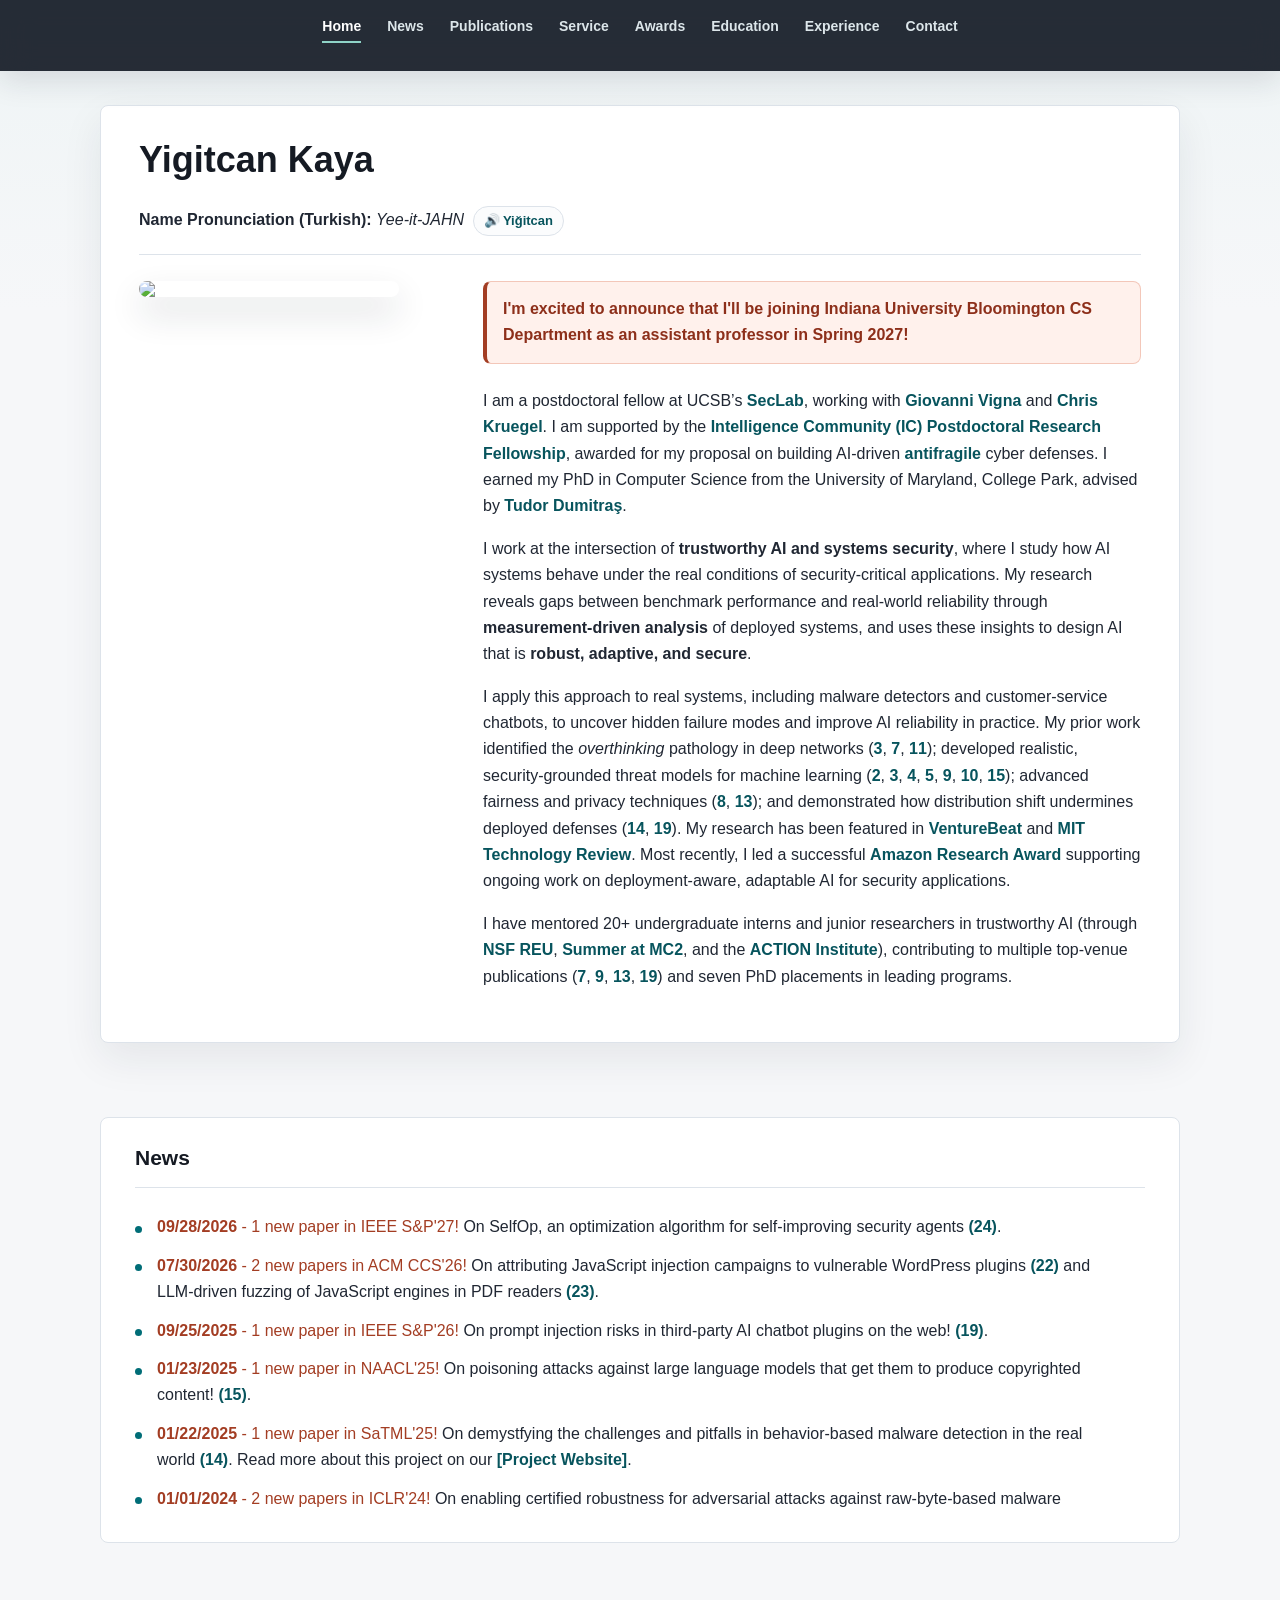
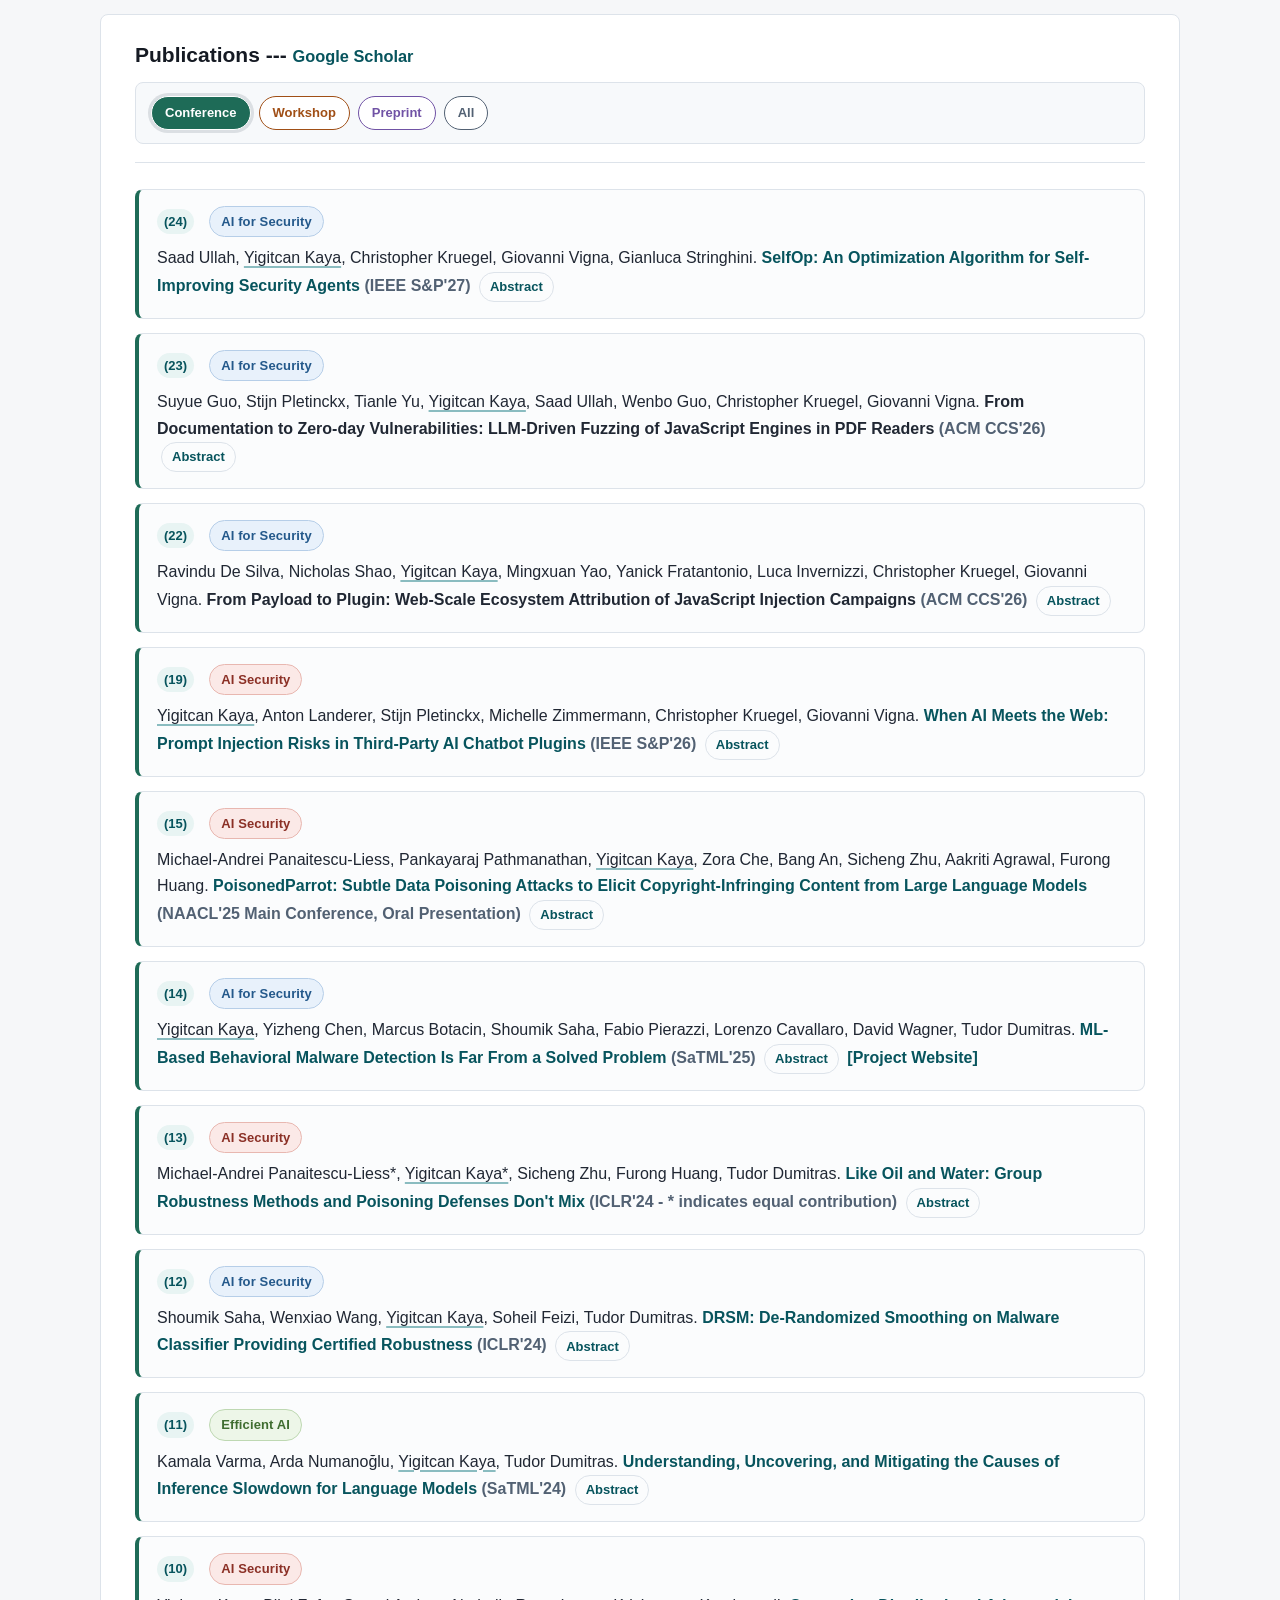
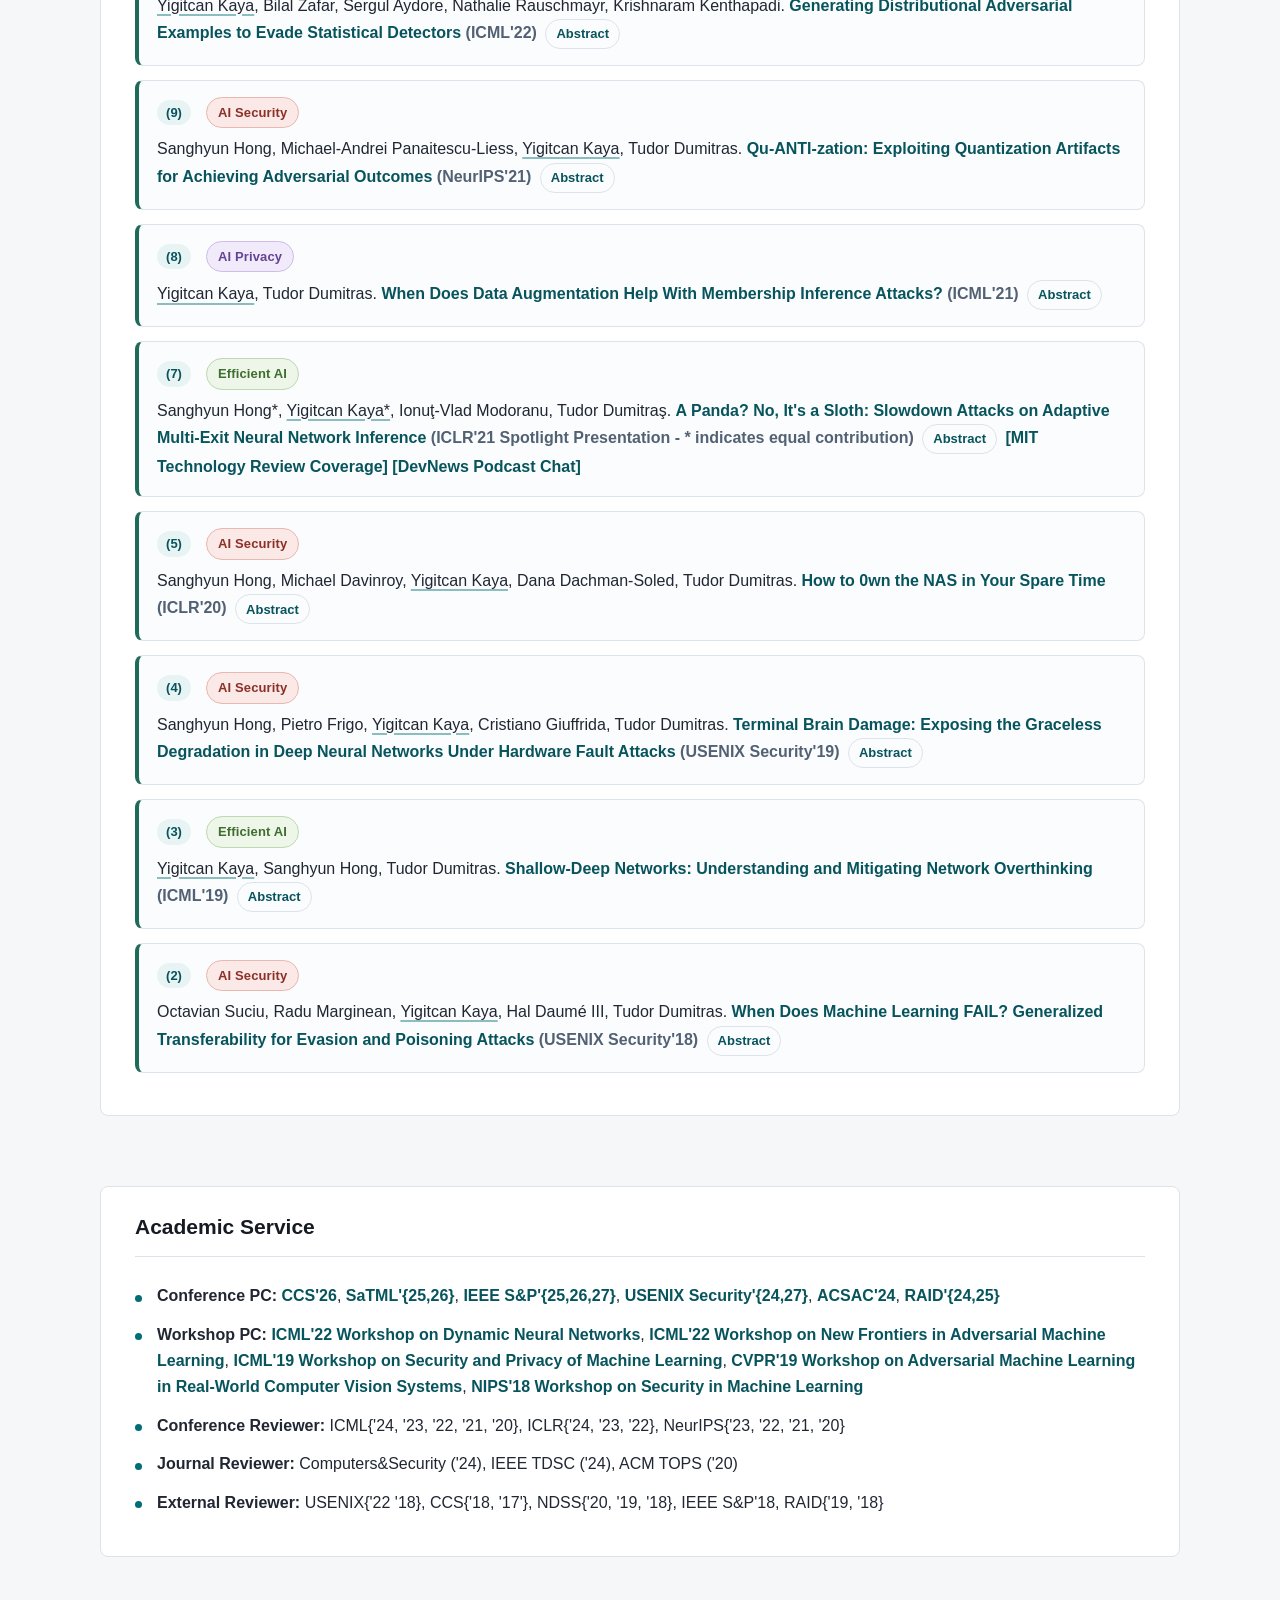
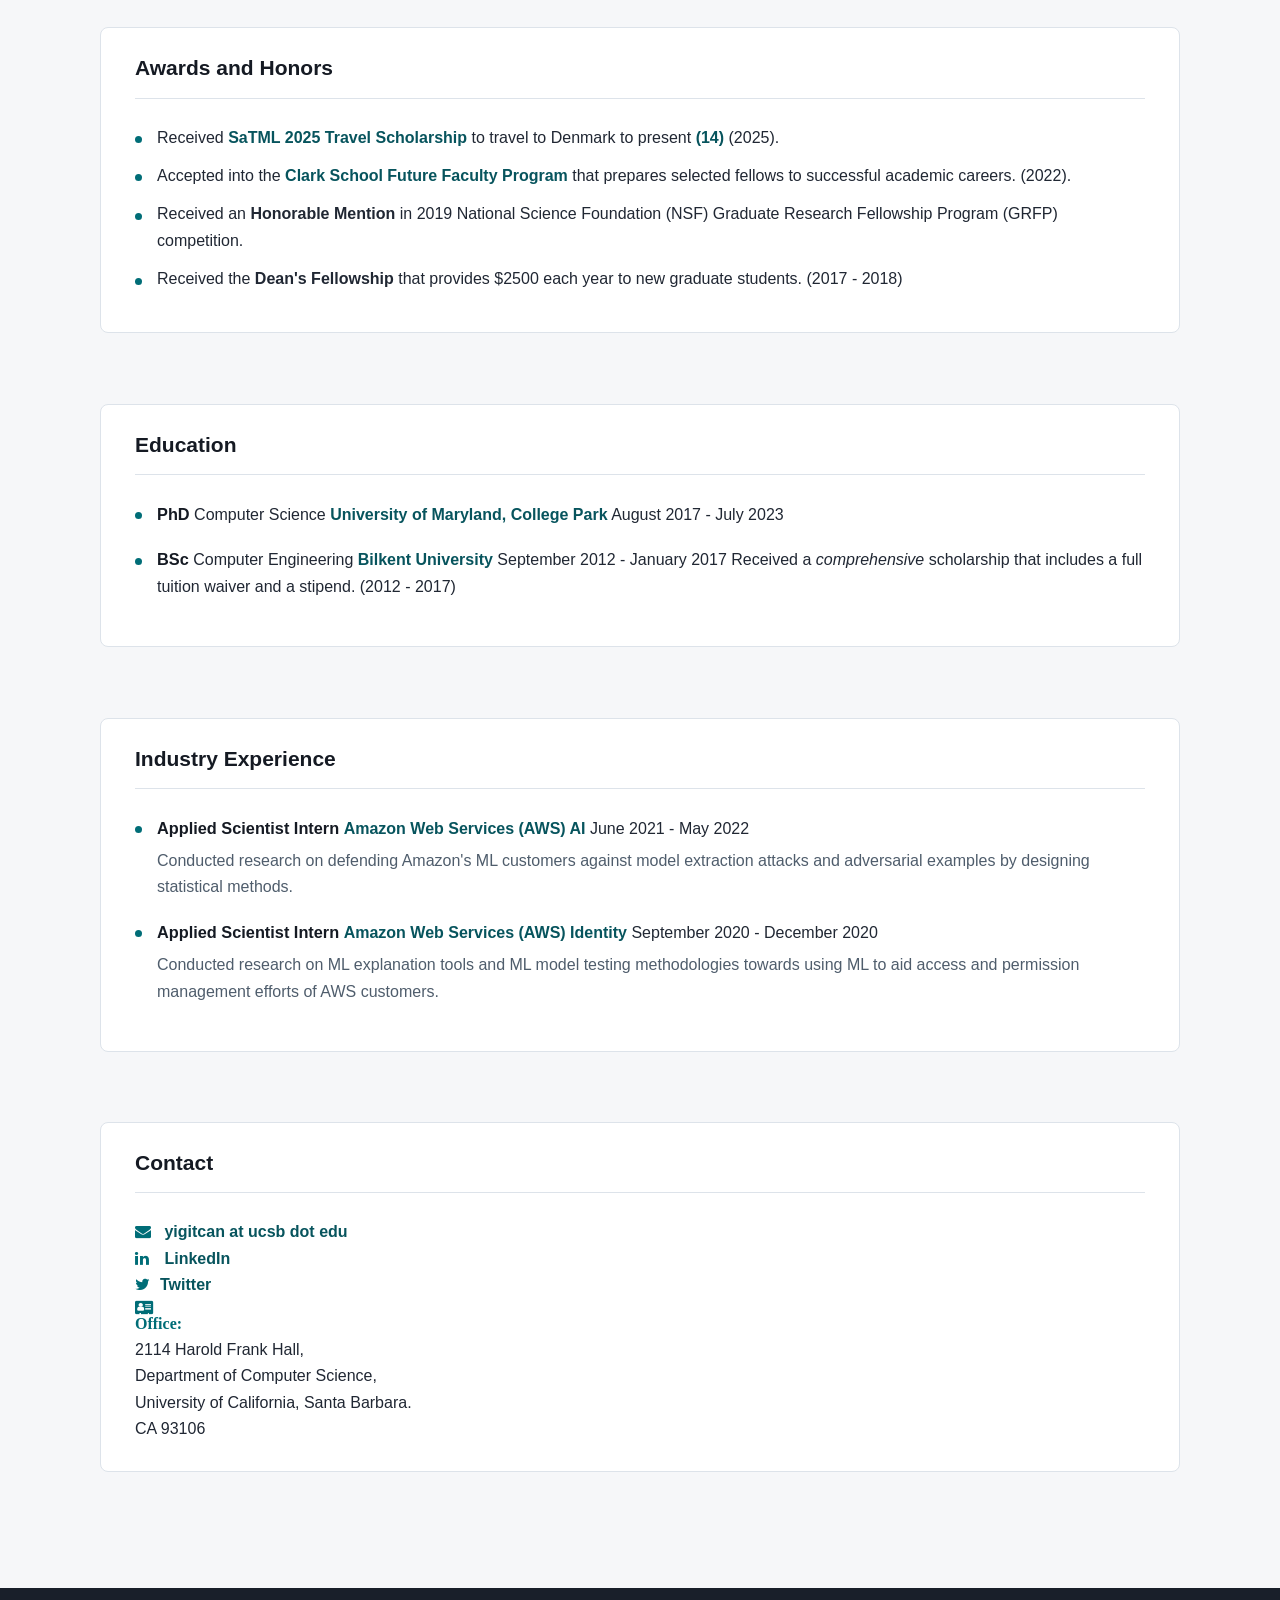
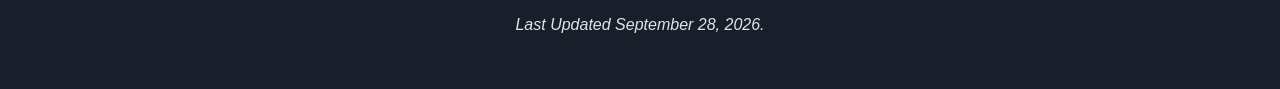
==== index.html @ 15ba76f4 "selfop added" ====
<!DOCTYPE html>
<html lang="en">

<head>
  <title>Yigitcan Kaya</title>
  <meta charset="utf-8">
  <meta name="viewport" content="width=device-width, initial-scale=1">
  <link rel="stylesheet" href="https://maxcdn.bootstrapcdn.com/bootstrap/3.3.7/css/bootstrap.min.css">
  <link rel="stylesheet" href="https://cdnjs.cloudflare.com/ajax/libs/font-awesome/4.7.0/css/font-awesome.min.css">
  <link rel="stylesheet" href="style.css">
  <script src="https://ajax.googleapis.com/ajax/libs/jquery/3.2.1/jquery.min.js"></script>
  <script src="https://maxcdn.bootstrapcdn.com/bootstrap/3.3.7/js/bootstrap.min.js"></script>
  <script src="publications-data.js" defer></script>
  <script src="publications.js" defer></script>
  <script>
    document.addEventListener('DOMContentLoaded', () => {
      const newsList = document.querySelector('[data-news-list]');
      if (newsList) {
        const recentNewsItems = Array.from(newsList.children)
          .filter((item) => item.matches('li[data-news-date]'))
          .sort((first, second) => second.dataset.newsDate.localeCompare(first.dataset.newsDate))
          .slice(0, 6);

        newsList.replaceChildren(...recentNewsItems);
      }

      document.querySelectorAll('.pronunciation-button').forEach((button) => {
        const audio = document.getElementById(button.dataset.audio);
        if (audio) audio.load();

        button.addEventListener('click', () => {
          if (!audio) return;

          const playFromStart = () => {
            audio.pause();
            audio.currentTime = 0;
            audio.play().catch(() => { });
          };

          if (audio.readyState >= HTMLMediaElement.HAVE_METADATA) {
            playFromStart();
          } else {
            audio.addEventListener('loadedmetadata', playFromStart, { once: true });
            audio.load();
          }
        });
      });
    });
  </script>

</head>


<body>

  <audio id="audio-yigitcan" preload="auto">
    <source src="assets/audio/yigitcan.m4a" type="audio/mpeg">
  </audio>






  <nav class="navbar navbar-inverse navbar-static-top site-nav">
    <div class="container">
      <ul class="nav navbar-nav">
        <li class="active"><a href="#">Home</a></li>
        <li><a href="#news">News</a></li>
        <li><a href="#publications">Publications</a></li>
        <li><a href="#service">Service</a></li>
        <li><a href="#awards">Awards</a></li>
        <li><a href="#education">Education</a></li>
        <li><a href="#experience">Experience</a></li>
        <li><a href="#contact">Contact</a></li>
      </ul>
    </div>
  </nav>

  <div class="container intro-section">
    <h2> Yigitcan Kaya </h2>
    <br>

    <strong>Name Pronunciation (Turkish):</strong> <i>Yee-it-JAHN</i>
    <button class="pronunciation-button" type="button" data-audio="audio-yigitcan"
      aria-label="Play pronunciation of Yiğitcan in Turkish">
      🔊 Yiğitcan
    </button>
    <br>

    <hr>
    <div class="row">
      <div class="col-xs-4 text-left">
        <img class="headshot" src="Headshot.jpg" width="100%" height="100%" />
      </div>

      <div class="col-xs-8 text-left">

        <!-- <div
          style="border: 2px solid #c00; background-color: #ffecec; padding: 12px; border-radius: 6px; text-align: center; font-size: 1.05em;">
          <strong style="color:#c00;">I'm now on the 2025–26 faculty job market</strong>
          <span> · </span>
          <a href="mailto:yigitcan@ucsb.edu">yigitcan@ucsb.edu</a>
          <br>
          <a href="/assets/docs/Kaya_Yigitcan_CV_Public.pdf">CV</a>
          · <a href="/assets/docs/Kaya_Yigitcan_RS_4pages.pdf">Research</a>
          · <a href="/assets/docs/Kaya_Yigitcan_TS_3pages.pdf">Teaching</a>
        </div>

        <br><br> -->

        <div class="announcement">
          <strong style="color:#c00;">I'm excited to announce that I'll be joining Indiana University Bloomington CS
            Department as an assistant professor in Spring 2027! </strong>
        </div>

        <!-- <a class="group-site-link" href="group/">
          Visit my research group website <span aria-hidden="true">→</span>
        </a>

        <br><br> -->


        <p>
          I am a postdoctoral fellow at UCSB’s <a href="https://seclab.cs.ucsb.edu/">SecLab</a>, working with
          <a href="https://sites.cs.ucsb.edu/~vigna/">Giovanni Vigna</a> and
          <a href="https://sites.cs.ucsb.edu/~chris/">Chris Kruegel</a>. I am supported by the
          <a href="https://orise.orau.gov/icpostdoc/">Intelligence Community (IC) Postdoctoral Research Fellowship</a>,
          awarded for my proposal on building AI-driven <a
            href="https://en.wikipedia.org/wiki/Antifragility">antifragile</a>
          cyber defenses. I earned my PhD in Computer Science from the University of Maryland, College Park, advised by
          <a href="http://www.umiacs.umd.edu/~tdumitra/">Tudor Dumitraş</a>.
        </p>

        <p>
          I work at the intersection of <strong>trustworthy AI and systems security</strong>, where I study how AI
          systems behave under the real conditions of security-critical applications. My research reveals gaps between
          benchmark performance and real-world reliability through <strong>measurement-driven analysis</strong> of
          deployed systems, and uses these insights to design AI that is <strong>robust, adaptive, and secure</strong>.
        </p>

        <p>
          I apply this approach to real systems, including malware detectors and customer-service chatbots, to uncover
          hidden failure modes and improve AI reliability in practice. My prior work identified the <i>overthinking</i>
          pathology in deep networks (<a href="#p3">3</a>, <a href="#p7">7</a>, <a href="#p11">11</a>); developed
          realistic, security-grounded threat models for machine learning (<a href="#p2">2</a>, <a href="#p3">3</a>, <a
            href="#p4">4</a>, <a href="#p5">5</a>, <a href="#p9">9</a>, <a href="#p10">10</a>, <a href="#p15">15</a>);
          advanced fairness and privacy techniques (<a href="#p8">8</a>, <a href="#p13">13</a>); and demonstrated how
          distribution shift undermines deployed defenses (<a href="#p14">14</a>, <a href="#p16">16</a>). My research
          has been featured in
          <a
            href="https://venturebeat.com/2021/06/06/machine-learning-security-needs-new-perspectives-and-incentives/">VentureBeat</a>
          and
          <a href="https://www.technologyreview.com/2021/05/06/1024654/ai-energy-hack-adversarial-attack/">MIT
            Technology Review</a>.
          Most recently, I led a successful
          <a href="https://www.amazon.science/research-awards/recipients/christopher-kruegel">Amazon Research Award</a>
          supporting ongoing work on deployment-aware, adaptable AI for security applications.
        </p>

        <p>
          I have mentored 20+ undergraduate interns and junior researchers in trustworthy AI (through
          <a href="https://www.nsf.gov/funding/initiatives/reu">NSF REU</a>,
          <a href="https://www.facebook.com/SummerAtMC2/">Summer at MC2</a>,
          and the <a href="https://action.ucsb.edu/">ACTION Institute</a>), contributing to multiple top-venue
          publications
          (<a href="#p7">7</a>, <a href="#p9">9</a>, <a href="#p13">13</a>, <a href="#p16">16</a>) and seven PhD
          placements in leading programs.
        </p>
      </div>
    </div>
  </div>

  <br>

  <a id="news"></a>
  <div class="container">
    <h4>News</h4>
    <hr>
    <ul class="news-list" data-news-list tabindex="0" aria-label="Six most recent news items">
      <li data-news-date="2026-09-28"> <span style="color:red;"><strong>09/28/2026</strong> - 1 new paper in IEEE S&amp;P'27! </span> On SelfOp, an optimization algorithm for self-improving security agents <strong><a href="#p24">(24)</a></strong>. </li>
      <li data-news-date="2026-07-30"> <span style="color:red;"><strong>07/30/2026</strong> - 2 new papers in ACM CCS'26! </span> On attributing
        JavaScript injection campaigns to vulnerable WordPress plugins <strong><a href="#p22">(22)</a></strong> and
        LLM-driven fuzzing of JavaScript engines in PDF readers <strong><a href="#p23">(23)</a></strong>. </li>
      <li data-news-date="2025-09-25"> <span style="color:red;"><strong>09/25/2025</strong> - 1 new paper in IEEE S&P'26! </span> On prompt
        injection risks in third-party AI chatbot plugins on the web! <strong><a href="#p16">(16)</a></strong>. </span>
      </li>
      <li data-news-date="2025-01-23"> <span style="color:red;"><strong>01/23/2025</strong> - 1 new paper in NAACL'25! </span> On poisoning attacks
        against large language models that get them to produce copyrighted content! <strong><a
            href="#p15">(15)</a></strong>. </span> </li>
      <li data-news-date="2025-01-22"> <span style="color:red;"><strong>01/22/2025</strong> - 1 new paper in SaTML'25! </span> On demystfying the
        challenges and pitfalls in behavior-based malware detection in the real world <strong><a
            href="#p14">(14)</a></strong>. Read more about this project on our </a><a
          href="https://malwaredetectioninthewild.github.io/"><strong>[Project Website]</strong></a>.</span> </li>
      <li data-news-date="2024-01-01"> <span style="color:red;"><strong>01/01/2024</strong> - 2 new papers in ICLR'24!</span> On enabling certified
        robustness for adversarial attacks against raw-byte-based malware detectors <strong><a
            href="#p12">(12)</a></strong> and studying the tensions between group robustness and resilience against
        poisoning attacks <strong><a href="#p13">(13)</a></strong>. </li>
    </ul>
  </div>

  <br>

  <a id="publications"></a>
  <div class="container">
    <h4> Publications --- <a href="https://scholar.google.com/citations?user=tPiXuV0AAAAJ">Google Scholar</a></h4>
    <div class="publication-filter" aria-label="Filter publications by venue; Conference is selected by default">
      <div class="publication-filter__options" role="group" aria-label="Venue type">
        <button class="publication-filter__button venue-conference is-active" type="button"
          data-venue-filter="Conference" aria-pressed="true">Conference</button>
        <button class="publication-filter__button venue-workshop" type="button" data-venue-filter="Workshop"
          aria-pressed="false">Workshop</button>
        <button class="publication-filter__button venue-preprint" type="button" data-venue-filter="Preprint"
          aria-pressed="false">Preprint</button>
        <button class="publication-filter__button venue-all" type="button" data-venue-filter="All"
          aria-pressed="false">All</button>
      </div>
    </div>
    <hr>
    <ul id="publication-list">
      <li class="loading-publications">Loading publications...</li>
    </ul>
  </div>

  <br>

  <a id="service"></a>
  <div class="container">
    <h4> Academic Service </h4>
    <hr>
    <ul>
      <li><b>Conference PC:</b> <a href="https://www.sigsac.org/ccs/CCS2026/"
          target="_blank"><strong>CCS'26</strong></a>, <a href="https://satml.org"
          target="_blank"><strong>SaTML'{25,26}</strong></a>, <a href="https://sp2027.ieee-security.org"
          target="_blank"><strong>IEEE S&P'{25,26,27}</strong></a>, <a
          href="https://www.usenix.org/conference/usenixsecurity27" target="_blank"><strong>USENIX
            Security'{24,27}</strong></a>, <a href="https://www.acsac.org/"
          target="_blank"><strong>ACSAC'24</strong></a>, <a href="https://raid2025.github.io/"
          target="_blank"><strong>RAID'{24,25}</strong></a> </li>
      <li><b>Workshop PC:</b> <a href="https://dynn-icml2022.github.io/" target="_blank"><strong>ICML'22 Workshop on
            Dynamic Neural Networks</strong></a>, <a href="https://advml-frontier.github.io/"
          target="_blank"><strong>ICML'22 Workshop on New Frontiers in Adversarial Machine Learning</strong></a>, <a
          href="https://icml2019workshop.github.io/" target="_blank"><strong>ICML'19 Workshop on Security and Privacy of
            Machine Learning</strong></a>, <a href="https://amlcvpr2019.github.io/" target="_blank"><strong>CVPR'19
            Workshop on Adversarial Machine Learning in Real-World Computer Vision Systems</strong></a>, <a
          href="https://secml2018.github.io/" target="_blank"><strong>NIPS'18 Workshop on Security in Machine
            Learning</strong></a></li>
      <li><b>Conference Reviewer:</b> ICML{'24, '23, '22, '21, '20}, ICLR{'24, '23, '22}, NeurIPS{'23, '22, '21, '20}
      </li>
      <li><b>Journal Reviewer:</b> Computers&Security ('24), IEEE TDSC ('24), ACM TOPS ('20) </li>
      <li><b>External Reviewer:</b> USENIX{'22 '18}, CCS{'18, '17'}, NDSS{'20, '19, '18}, IEEE S&amp;P'18, RAID{'19,
        '18}</li>
    </ul>
  </div>

  <br>

  <a id="awards"></a>
  <div class="container">
    <h4> Awards and Honors </h4>
    <hr>

    <ul>
      <li> Received <a href="  https://satml.org/scholarships" target="_blank"> <strong>SaTML 2025 Travel
            Scholarship</strong></a> to travel to Denmark to present <strong><a href="#p14">(14)</a></strong> (2025).
      </li>

      <li> Accepted into the <a href="https://eng.umd.edu/future-faculty-program" target="_blank"> <strong>Clark School
            Future Faculty Program</strong></a> that prepares selected fellows to successful academic careers. (2022).
      </li>

      <li> Received an <strong>Honorable Mention</strong> in 2019 National Science Foundation (NSF) Graduate Research
        Fellowship Program (GRFP) competition.
      </li>

      <li> Received the <strong> Dean's Fellowship </strong> that provides $2500 each year to new graduate students.
        (2017 - 2018)
      </li>

    </ul>
  </div>
  <br>




  <a id="education"></a>
  <div class="container">
    <h4> Education </h4>
    <hr>
    <ul>
      <li>
        <strong>PhD</strong><br>
        Computer Science<br>
        <a href="https://umd.edu/" target="_blank">University of Maryland, College Park</a><br>
        August 2017 - July 2023
      </li>
      <li>
        <strong>BSc</strong><br>
        Computer Engineering <br>
        <a href="http://w3.bilkent.edu.tr/bilkent/" target="_blank">Bilkent University</a><br>
        September 2012 - January 2017<br>
        Received a <em> comprehensive </em> scholarship that includes a full tuition waiver and a stipend. (2012 - 2017)
      </li>
    </ul>
  </div>
  <br>

  <a id="experience"></a>
  <div class="container">
    <h4> Industry Experience </h4>
    <hr>
    <ul>

      <li>
        <strong>Applied Scientist Intern</strong><br>
        <a href="https://aws.amazon.com/ai/" target="_blank">Amazon Web Services (AWS) AI</a> <br>
        June 2021 - May 2022<br>
        <em> Conducted research on defending Amazon's ML customers against model extraction attacks and adversarial
          examples by designing statistical methods. </em>
      </li>

      <li>
        <strong>Applied Scientist Intern</strong><br>
        <a href="https://aws.amazon.com/identity/" target="_blank">Amazon Web Services (AWS) Identity</a> <br>
        September 2020 - December 2020<br>
        <em> Conducted research on ML explanation tools and ML model testing methodologies towards using ML to aid
          access
          and permission management efforts of AWS customers. </em>
      </li>

    </ul>
  </div>
  <br>

  <a id="contact"></a>
  <div class="container">
    <h4> Contact </h4>
    <hr>
    <i class="fa fa-envelope" aria-hidden="true" style="font-size:16px"></i><a href="mailto: yigitcan@ucsb.edu">
      <span class="contact-text"> yigitcan at ucsb dot edu</span>
    </a><br>
    <i class="fa fa-linkedin" aria-hidden="true" style="font-size:16px"></i> <a
      href="https://www.linkedin.com/in/yigitcankaya/" target="_blank">LinkedIn</a><br>
    <i class="fa fa-twitter" aria-hidden="true" style="font-size:16px"></i><a href="https://twitter.com/YigitcanKaya1"
      target="_blank">Twitter</a><br>

    <i class="fa fa-address-card" aria-hidden="true" style="font-size:16px"> <strong>Office:</strong></i><br>

    2114 Harold Frank Hall,<br>
    Department of Computer Science,<br>
    University of California, Santa Barbara.<br>
    CA 93106

  </div>
  <br><br>

  <footer class="container-fluid text-center">
    <p><em>Last Updated September 28, 2026.</em></p>
    <br>
  </footer>

</body>

</html>
---- style.css ----
:root {
  --page: #f6f7f9;
  --surface: #ffffff;
  --surface-soft: #fbfcfd;
  --ink: #202733;
  --muted: #667085;
  --line: #dde3ea;
  --accent: #006d77;
  --accent-dark: #07545d;
  --accent-soft: #e8f4f3;
  --warm: #a33d23;
  --warm-soft: #fff1ec;
  --shadow: 0 16px 40px rgba(24, 35, 51, 0.08);
}

* {
  box-sizing: border-box;
}

html {
  scroll-behavior: smooth;
}

body {
  margin: 0;
  padding-top: 0;
  background:
    linear-gradient(180deg, #eef4f5 0, var(--page) 310px),
    var(--page);
  color: var(--ink);
  font-family: -apple-system, BlinkMacSystemFont, "Segoe UI", Roboto, "Helvetica Neue", Arial, sans-serif;
  font-size: 16px;
  line-height: 1.65;
}

a {
  color: var(--accent-dark);
  font-weight: 600;
  text-decoration: none;
  text-underline-offset: 0.18em;
}

a:hover,
a:focus {
  color: var(--warm);
  text-decoration: underline;
}

.container {
  max-width: 1080px;
}

.site-nav {
  position: sticky;
  top: 0;
  z-index: 1000;
  min-height: 0;
  margin-bottom: 0;
  border: 0;
  border-radius: 0;
  background: rgba(25, 31, 42, 0.94);
  box-shadow: 0 10px 30px rgba(24, 35, 51, 0.12);
  backdrop-filter: blur(14px);
}

.site-nav .container {
  display: flex;
  justify-content: center;
}

.site-nav .navbar-nav {
  display: flex;
  flex-wrap: wrap;
  justify-content: center;
  float: none;
  margin: 0;
}

.site-nav .navbar-nav > li {
  float: none;
}

.site-nav .navbar-nav > li > a {
  padding: 16px 13px;
  color: #dce6ea;
  font-size: 14px;
  font-weight: 650;
  letter-spacing: 0;
}

.site-nav .navbar-nav > .active > a,
.site-nav .navbar-nav > .active > a:hover,
.site-nav .navbar-nav > li > a:hover,
.site-nav .navbar-nav > li > a:focus {
  color: #ffffff;
  background: transparent;
}

.site-nav .navbar-nav > .active > a::after,
.site-nav .navbar-nav > li > a:hover::after,
.site-nav .navbar-nav > li > a:focus::after {
  transform: scaleX(1);
}

.site-nav .navbar-nav > li > a::after {
  display: block;
  height: 2px;
  margin-top: 5px;
  background: #8fd3c7;
  content: "";
  transform: scaleX(0);
  transform-origin: center;
  transition: transform 160ms ease;
}

.intro-section {
  margin-top: 34px;
  margin-bottom: 26px;
  padding: 34px 38px 36px;
  background: var(--surface);
  border: 1px solid var(--line);
  border-radius: 8px;
  box-shadow: var(--shadow);
}

.intro-section h2 {
  margin: 0;
  color: #151a23;
  font-size: 36px;
  font-weight: 760;
  letter-spacing: 0;
}

hr {
  margin: 18px 0 26px;
  border: 0;
  border-top: 1px solid var(--line);
}

.headshot {
  display: block;
  width: 100%;
  height: auto;
  max-width: 260px;
  border-radius: 8px;
  box-shadow: 0 16px 34px rgba(24, 35, 51, 0.16);
}

.announcement {
  margin-bottom: 24px;
  padding: 14px 16px;
  background: var(--warm-soft);
  border: 1px solid #f3c7b9;
  border-left: 4px solid var(--warm);
  border-radius: 8px;
  color: #6f2515;
  text-align: left;
}

.announcement strong {
  color: #8d2f1a !important;
}

.group-site-link {
  display: inline-flex;
  min-height: 42px;
  align-items: center;
  gap: 10px;
  padding: 8px 14px;
  border: 1px solid var(--accent);
  border-radius: 7px;
  background: var(--accent-soft);
  color: var(--accent-dark);
  font-weight: 750;
}

.group-site-link:hover,
.group-site-link:focus {
  background: var(--accent);
  color: #fff;
  text-decoration: none;
}

.group-site-link span {
  font-size: 1.15em;
}

p {
  margin: 0 0 16px;
}

strong {
  font-weight: 720;
}

u {
  text-decoration-color: rgba(0, 109, 119, 0.45);
  text-decoration-thickness: 2px;
  text-underline-offset: 0.16em;
}

.pronunciation-button,
.btn {
  display: inline-flex;
  align-items: center;
  min-height: 30px;
  margin: 0 4px;
  padding: 5px 10px;
  border: 1px solid var(--line);
  border-radius: 999px;
  background: var(--surface-soft);
  color: var(--accent-dark);
  font-size: 13px;
  font-weight: 700;
  line-height: 1.2;
  vertical-align: middle;
  box-shadow: none;
  transition: background-color 160ms ease, border-color 160ms ease, color 160ms ease, transform 160ms ease;
}

.pronunciation-button:hover,
.pronunciation-button:focus,
.btn:hover,
.btn:focus {
  background: var(--accent-soft);
  border-color: #9acdc7;
  color: var(--accent-dark);
  text-decoration: none;
  transform: translateY(-1px);
}

body > .container:not(.intro-section) {
  margin-top: 22px;
  margin-bottom: 22px;
  padding: 28px 34px;
  background: var(--surface);
  border: 1px solid var(--line);
  border-radius: 8px;
}

body > a[id] {
  display: block;
  position: relative;
  top: -68px;
  visibility: hidden;
}

h4 {
  margin: 0;
  color: #151a23;
  font-size: 21px;
  font-weight: 760;
  letter-spacing: 0;
}

h4 a {
  font-size: 0.78em;
  font-weight: 700;
}

ul {
  padding-left: 0;
  list-style: none;
}

li {
  margin-bottom: 12px;
}

li > br,
ul > br {
  display: none;
}

#news + .container li,
#service + .container li,
#awards + .container li,
#education + .container li,
#experience + .container li {
  position: relative;
  padding-left: 22px;
}

#news + .container .news-list {
  max-height: 300px;
  margin-bottom: 0;
  padding-right: 16px;
  overflow-y: auto;
  overscroll-behavior: contain;
  scrollbar-gutter: stable;
}

#news + .container .news-list:focus-visible {
  outline: 2px solid var(--accent);
  outline-offset: 6px;
}

#news + .container li::before,
#service + .container li::before,
#awards + .container li::before,
#education + .container li::before,
#experience + .container li::before {
  position: absolute;
  top: 0.72em;
  left: 0;
  width: 7px;
  height: 7px;
  border-radius: 50%;
  background: var(--accent);
  content: "";
}

#news + .container span[style*="color:red"] {
  color: var(--warm) !important;
}

.publication-filter {
  display: flex;
  flex-wrap: wrap;
  align-items: center;
  gap: 10px 14px;
  margin-top: 16px;
  padding: 13px 15px;
  background: #f7f9fb;
  border: 1px solid var(--line);
  border-radius: 8px;
}

.publication-filter__options {
  display: flex;
  flex-wrap: wrap;
  gap: 8px;
}

.publication-filter__button {
  min-height: 34px;
  padding: 6px 13px;
  border: 1px solid currentColor;
  border-radius: 999px;
  background: var(--surface);
  font-size: 13px;
  font-weight: 750;
  line-height: 1.2;
  transition: color 160ms ease, background-color 160ms ease, box-shadow 160ms ease, transform 160ms ease;
}

.publication-filter__button:hover,
.publication-filter__button:focus {
  transform: translateY(-1px);
  box-shadow: 0 5px 12px rgba(24, 35, 51, 0.1);
}

.publication-filter__button.venue-conference {
  color: #1e6b57;
}

.publication-filter__button.venue-conference.is-active {
  background: #1e6b57;
}

.publication-filter__button.venue-workshop {
  color: #a04f16;
}

.publication-filter__button.venue-workshop.is-active {
  background: #a04f16;
}

.publication-filter__button.venue-preprint {
  color: #7052a5;
}

.publication-filter__button.venue-preprint.is-active {
  background: #7052a5;
}

.publication-filter__button.venue-all {
  color: #526173;
}

.publication-filter__button.venue-all.is-active {
  background: #526173;
}

.publication-filter__button.is-active {
  color: #fff;
  box-shadow: 0 0 0 3px rgba(20, 35, 50, 0.12);
}

#publications + .container > ul > li {
  margin: 0 0 14px;
  padding: 16px 18px;
  scroll-margin-top: 72px;
  background: var(--surface-soft);
  border: 1px solid var(--line);
  border-left: 4px solid var(--accent);
  border-radius: 8px;
}

#publications + .container > ul > li:hover {
  box-shadow: 0 10px 24px rgba(24, 35, 51, 0.06);
}

#publications + .container > ul > li.venue-conference {
  border-left-color: #1e6b57;
}

#publications + .container > ul > li.venue-workshop {
  border-left-color: #a04f16;
}

#publications + .container > ul > li.venue-preprint {
  border-left-color: #7052a5;
}

#publications + .container > ul > li.loading-publications {
  border-left-color: var(--line);
  color: var(--muted);
}

.publication-entry__header {
  display: flex;
  align-items: center;
  gap: 9px;
  margin-bottom: 8px;
}

.publication-number {
  display: inline-flex;
  align-items: center;
  justify-content: center;
  min-width: 34px;
  margin-right: 6px;
  padding: 2px 7px;
  border-radius: 999px;
  background: var(--accent-soft);
  color: var(--accent-dark);
  font-size: 13px;
}

.publication-keyword {
  display: inline-flex;
  align-items: center;
  min-height: 28px;
  padding: 4px 11px;
  border: 1px solid transparent;
  border-radius: 999px;
  font-size: 13px;
  font-weight: 800;
  letter-spacing: 0.01em;
}

.publication-keyword.keyword-ai-security {
  background: #fbe9e7;
  border-color: #e8b7b0;
  color: #8b3026;
}

.publication-keyword.keyword-ai-for-security {
  background: #e8f1fb;
  border-color: #b6cee8;
  color: #24598b;
}

.publication-keyword.keyword-ai-privacy {
  background: #f1eafb;
  border-color: #cfbce7;
  color: #654393;
}

.publication-keyword.keyword-efficient-ai {
  background: #edf6e8;
  border-color: #bed8b2;
  color: #3f6d30;
}

.publication-venue {
  color: #526173;
  font-weight: 650;
}

.collapse {
  margin-top: 12px;
  padding: 14px 16px;
  background: #f2f6f7;
  border-left: 3px solid #b7d6d1;
  border-radius: 6px;
  color: #41505f;
}

.collapse em {
  font-style: normal;
}

#contact + .container .fa {
  width: 25px;
  color: var(--accent);
}

.contact-text {
  color: var(--accent-dark);
}

#education + .container li,
#experience + .container li {
  margin-bottom: 18px;
}

#education + .container li strong,
#experience + .container li strong {
  color: #151a23;
  font-size: 1.02em;
}

#experience + .container li em {
  display: block;
  margin-top: 6px;
  color: #4f5d6c;
  font-style: normal;
}

footer {
  margin-top: 42px;
  padding: 24px 15px;
  background: #191f2a;
  color: #dce6ea;
}

footer p {
  margin: 0;
}

.row.content {
  height: 450px;
}

.sidenav {
  height: 100%;
  padding-top: 20px;
  background-color: #f1f1f1;
}

@media screen and (max-width: 767px) {
  body {
    font-size: 15px;
  }

  .site-nav {
    position: static;
  }

  #publications + .container > ul > li {
    scroll-margin-top: 16px;
  }

  .site-nav .container {
    display: block;
    padding: 0;
  }

  .site-nav .navbar-nav {
    display: grid;
    grid-template-columns: repeat(2, minmax(0, 1fr));
    width: 100%;
  }

  .site-nav .navbar-nav > li > a {
    padding: 12px 10px;
    text-align: center;
  }

  .intro-section,
  body > .container:not(.intro-section) {
    margin-top: 16px;
    margin-bottom: 16px;
    padding: 22px 18px;
    border-radius: 0;
    border-left: 0;
    border-right: 0;
  }

  .intro-section h2 {
    font-size: 30px;
  }

  .intro-section .col-xs-4,
  .intro-section .col-xs-8 {
    width: 100%;
    float: none;
  }

  .headshot {
    max-width: 190px;
    margin: 0 0 20px;
  }

  #publications + .container > ul > li {
    padding: 14px;
  }

  .row.content {
    height: auto;
  }

  .sidenav {
    height: auto;
    padding: 15px;
  }
}
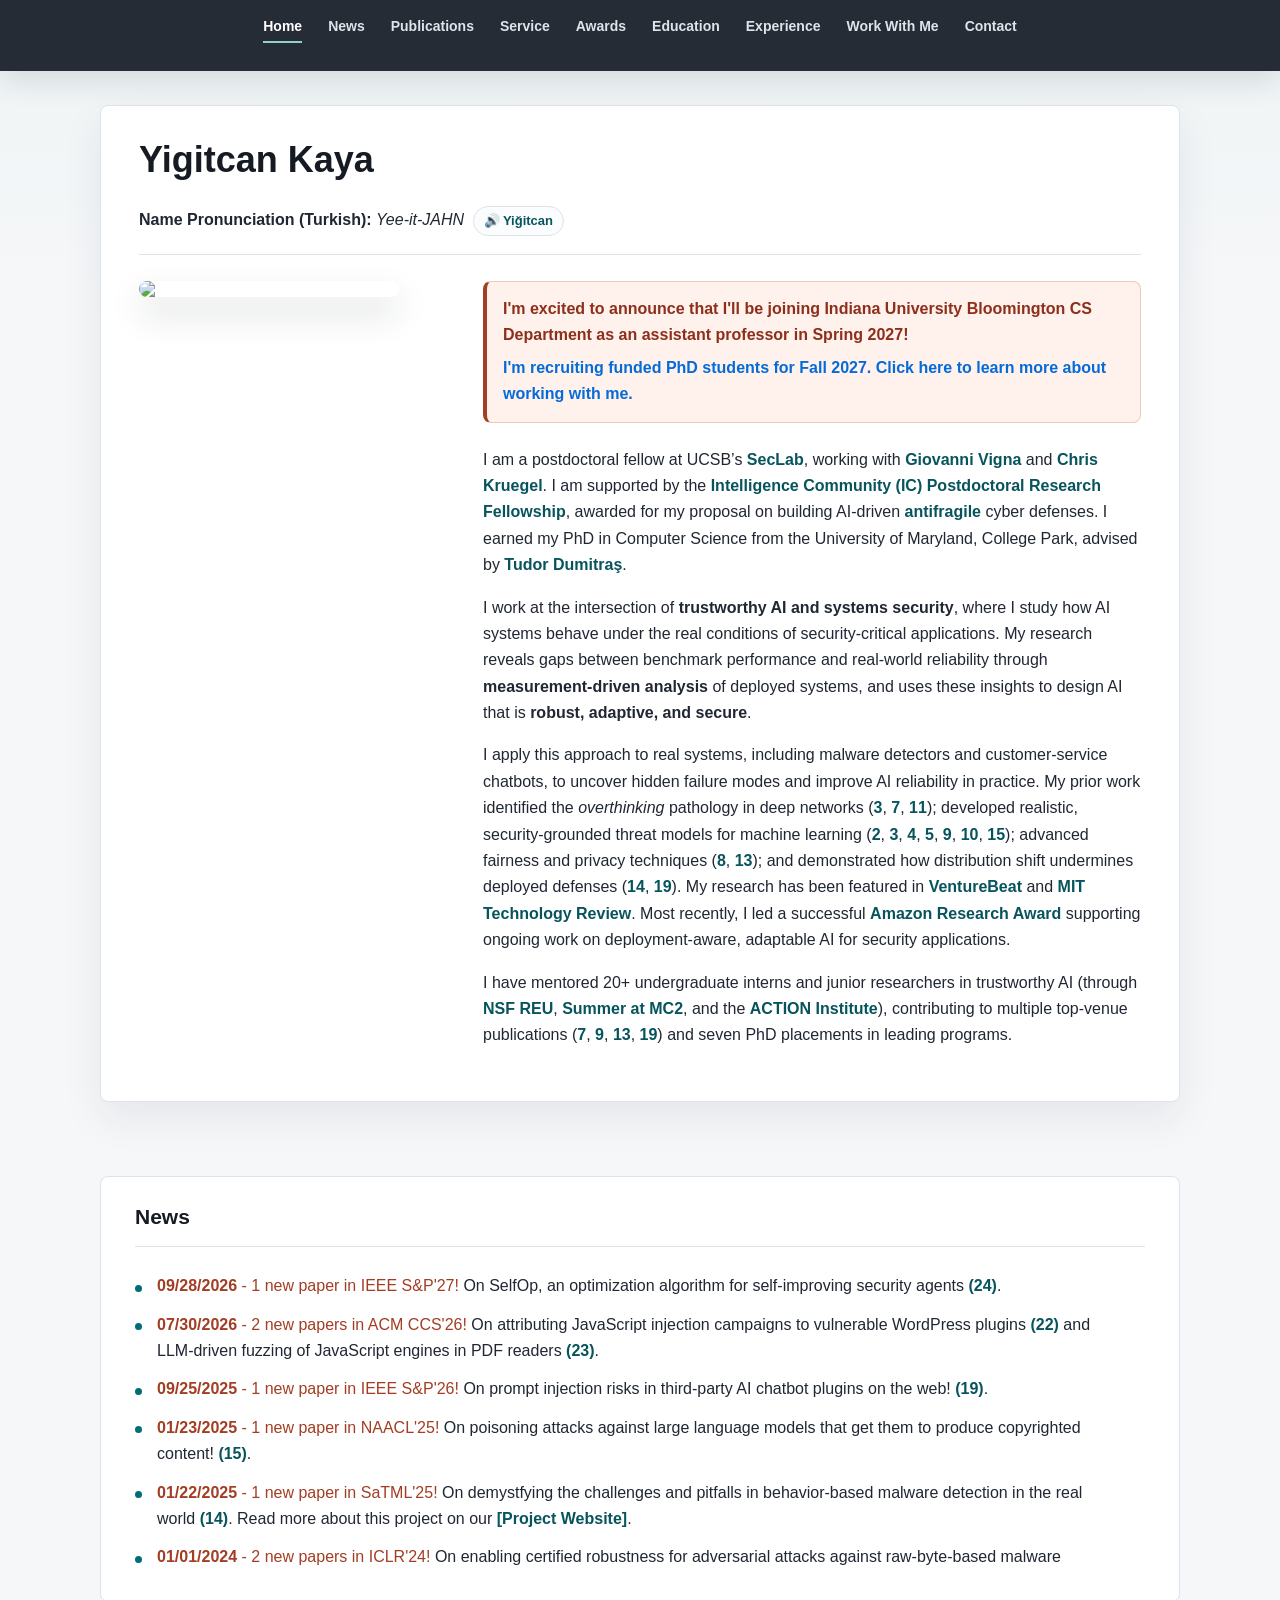
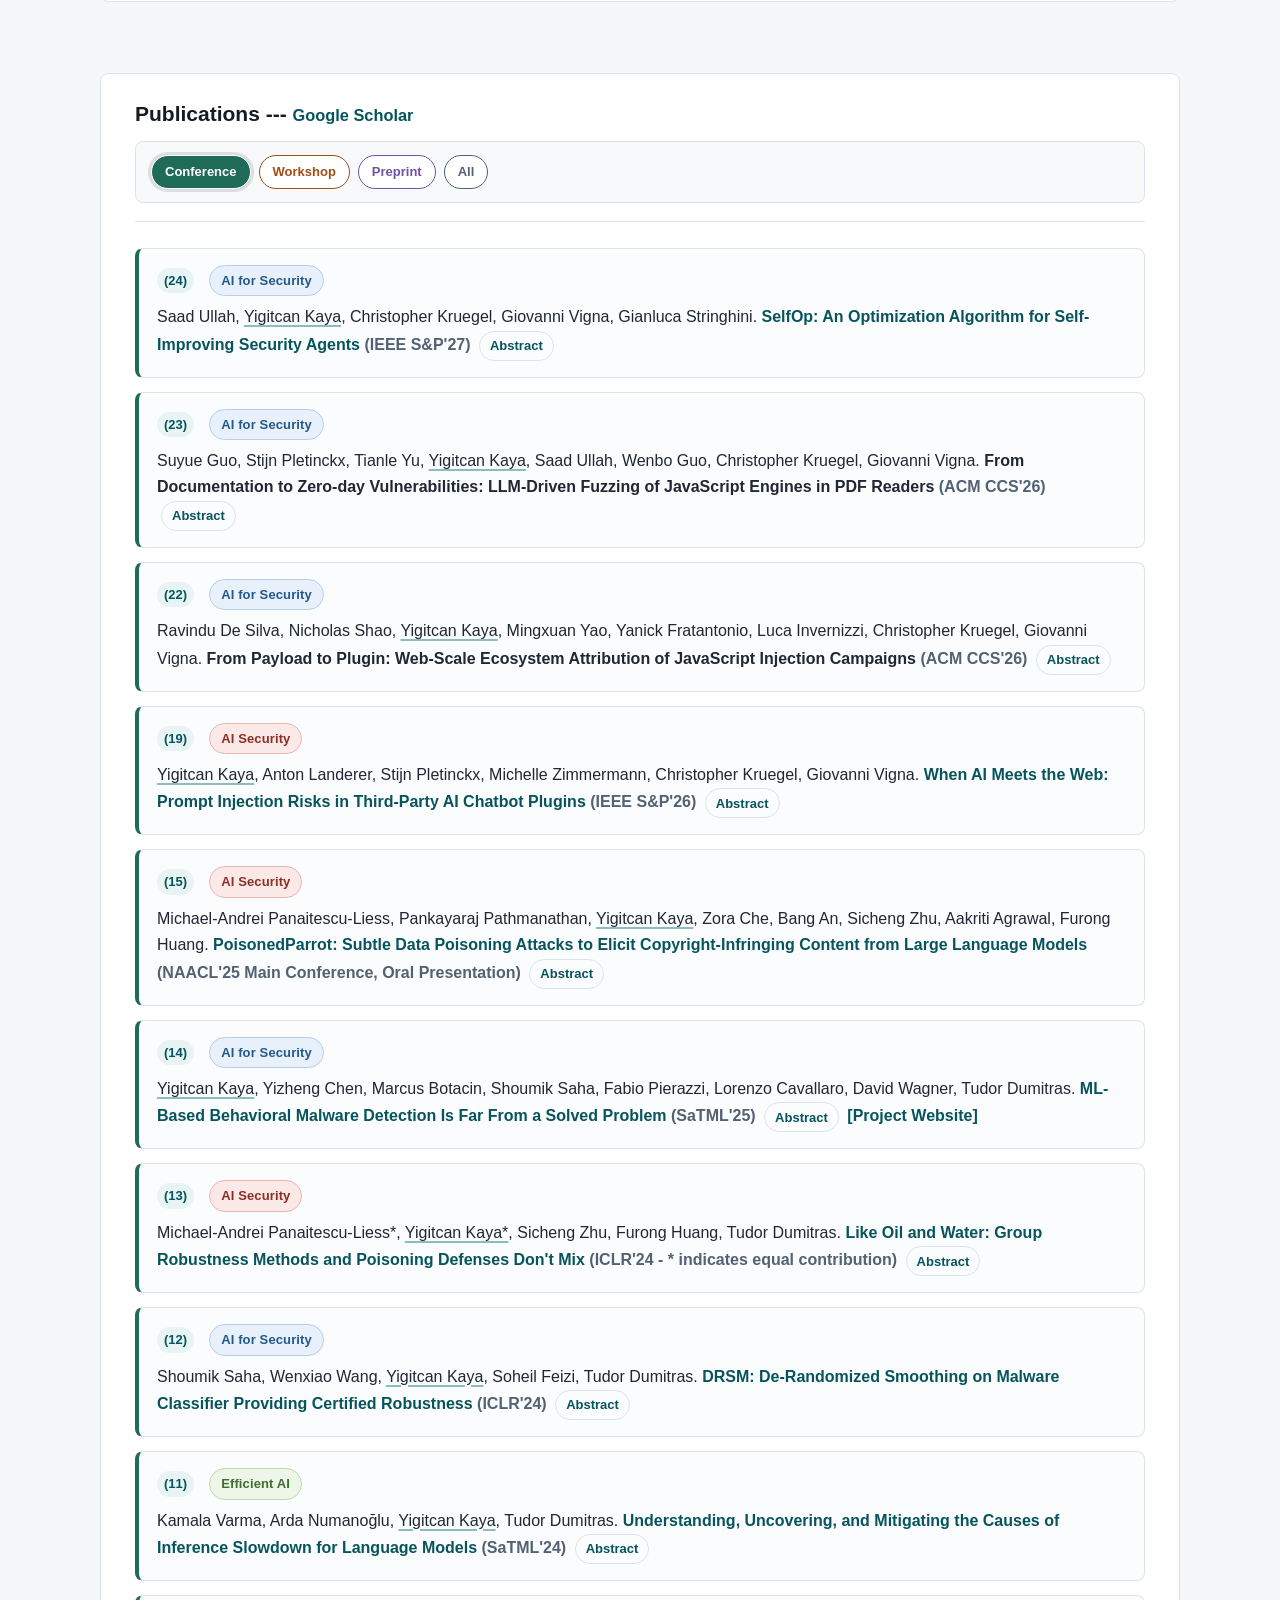
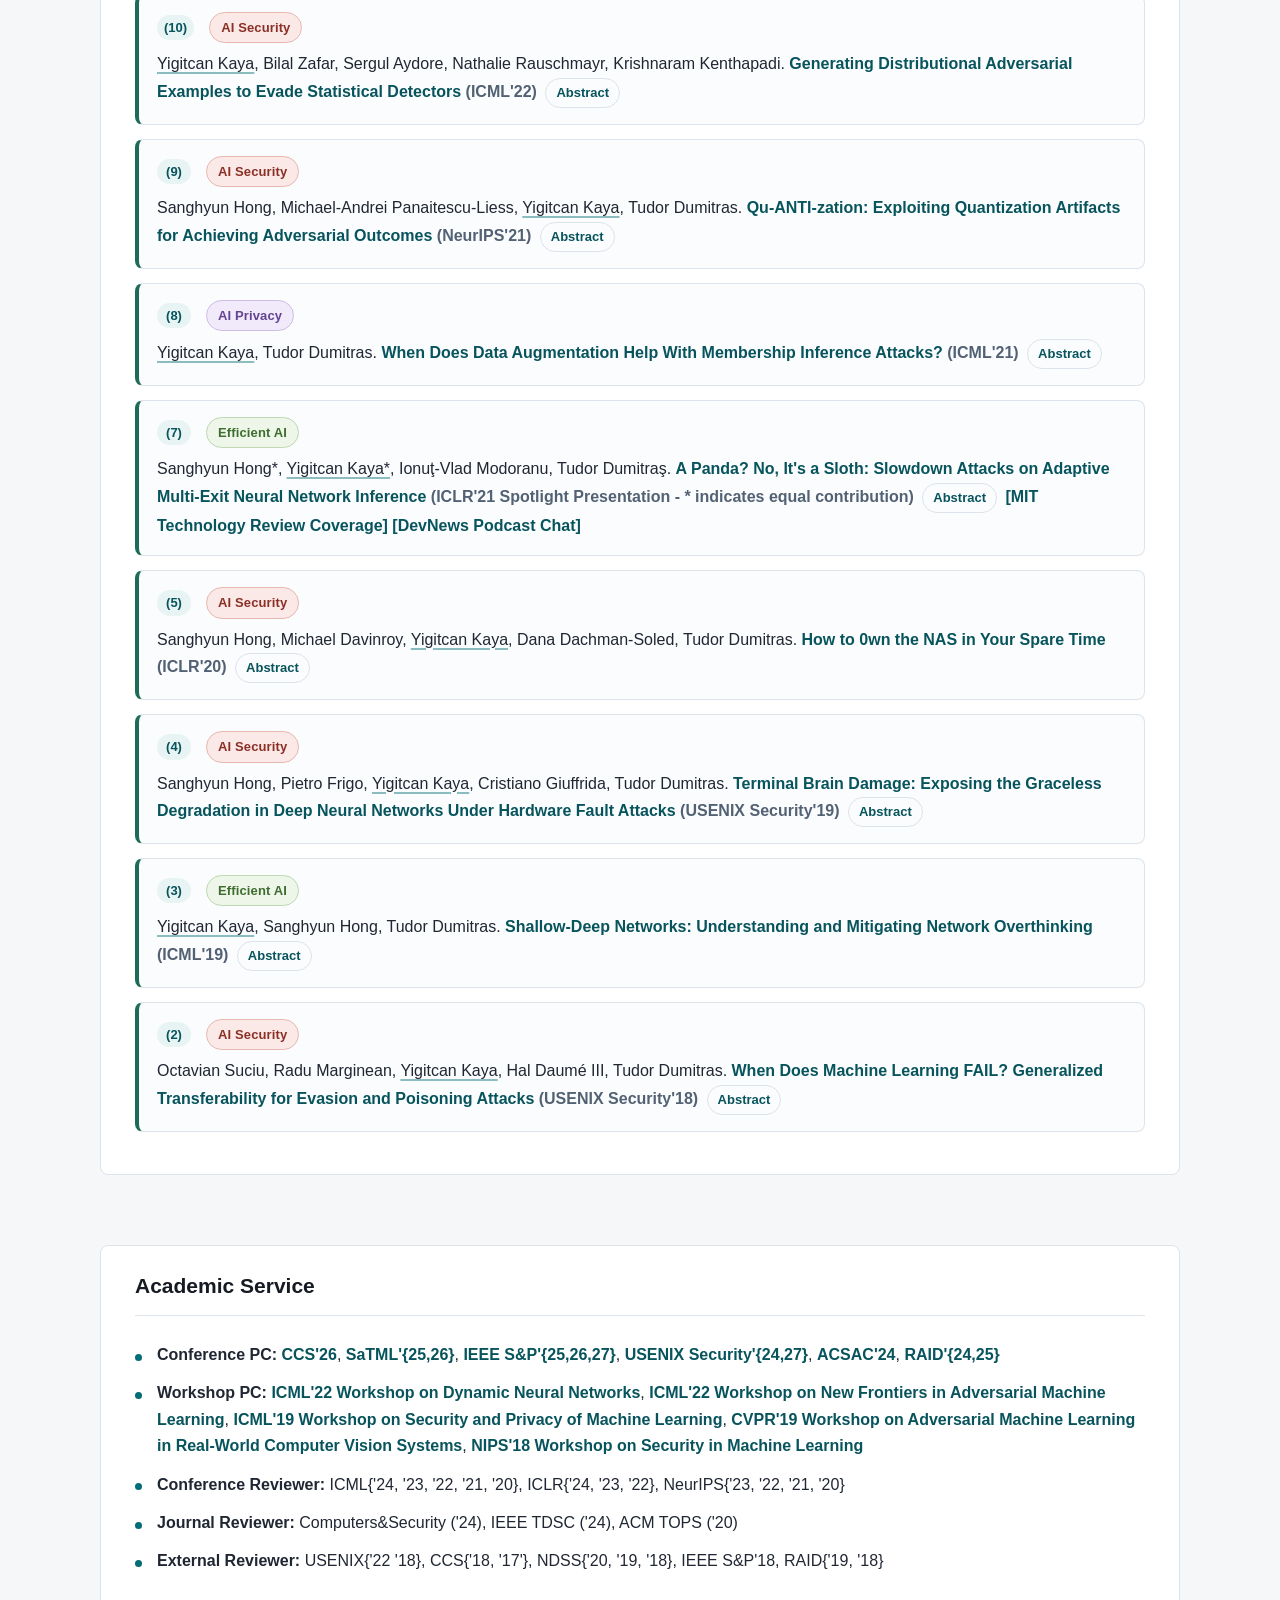
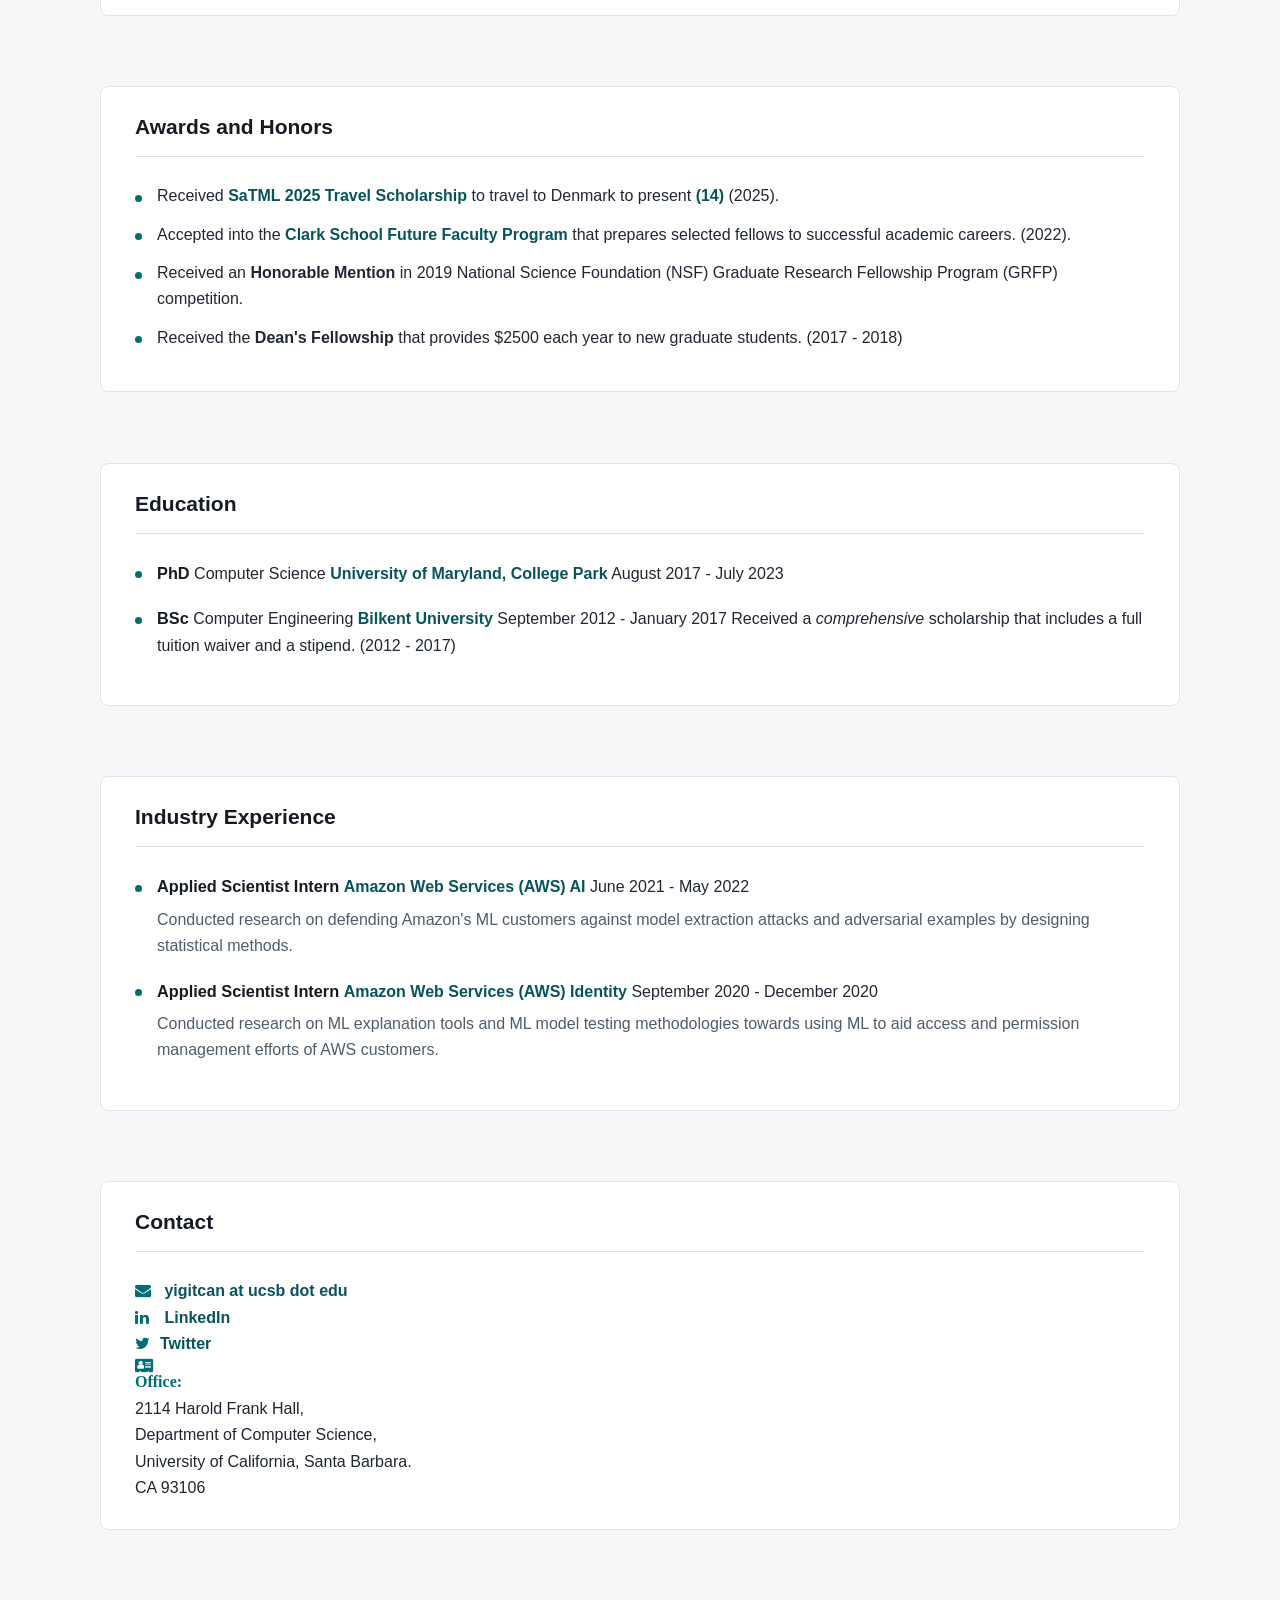
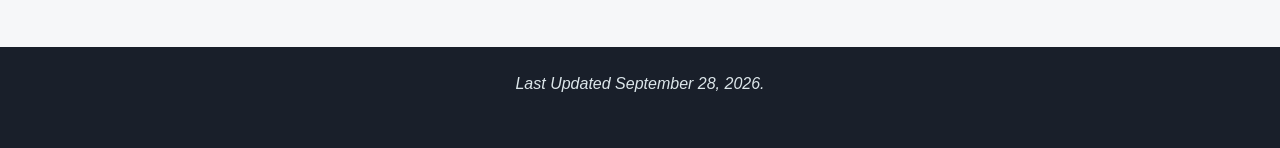
==== commit 5268b17d: "recruitment page added" ====
--- a/index.html
+++ b/index.html
@@ -72,6 +72,7 @@
         <li><a href="#awards">Awards</a></li>
         <li><a href="#education">Education</a></li>
         <li><a href="#experience">Experience</a></li>
+        <li><a href="work-with-me.html">Work With Me</a></li>
         <li><a href="#contact">Contact</a></li>
       </ul>
     </div>
@@ -112,6 +113,9 @@
         <div class="announcement">
           <strong style="color:#c00;">I'm excited to announce that I'll be joining Indiana University Bloomington CS
             Department as an assistant professor in Spring 2027! </strong>
+          <br>
+          <a class="announcement-link" href="work-with-me.html">I'm recruiting funded PhD students for Fall 2027.
+            Click here to learn more about working with me.</a>
         </div>
 
         <!-- <a class="group-site-link" href="group/">
--- a/style.css
+++ b/style.css
@@ -159,6 +159,13 @@
 
 .announcement strong {
   color: #8d2f1a !important;
+}
+
+.announcement-link {
+  display: inline-block;
+  margin-top: 6px;
+  color: #056bd9;
+  font-weight: 750;
 }
 
 .group-site-link {
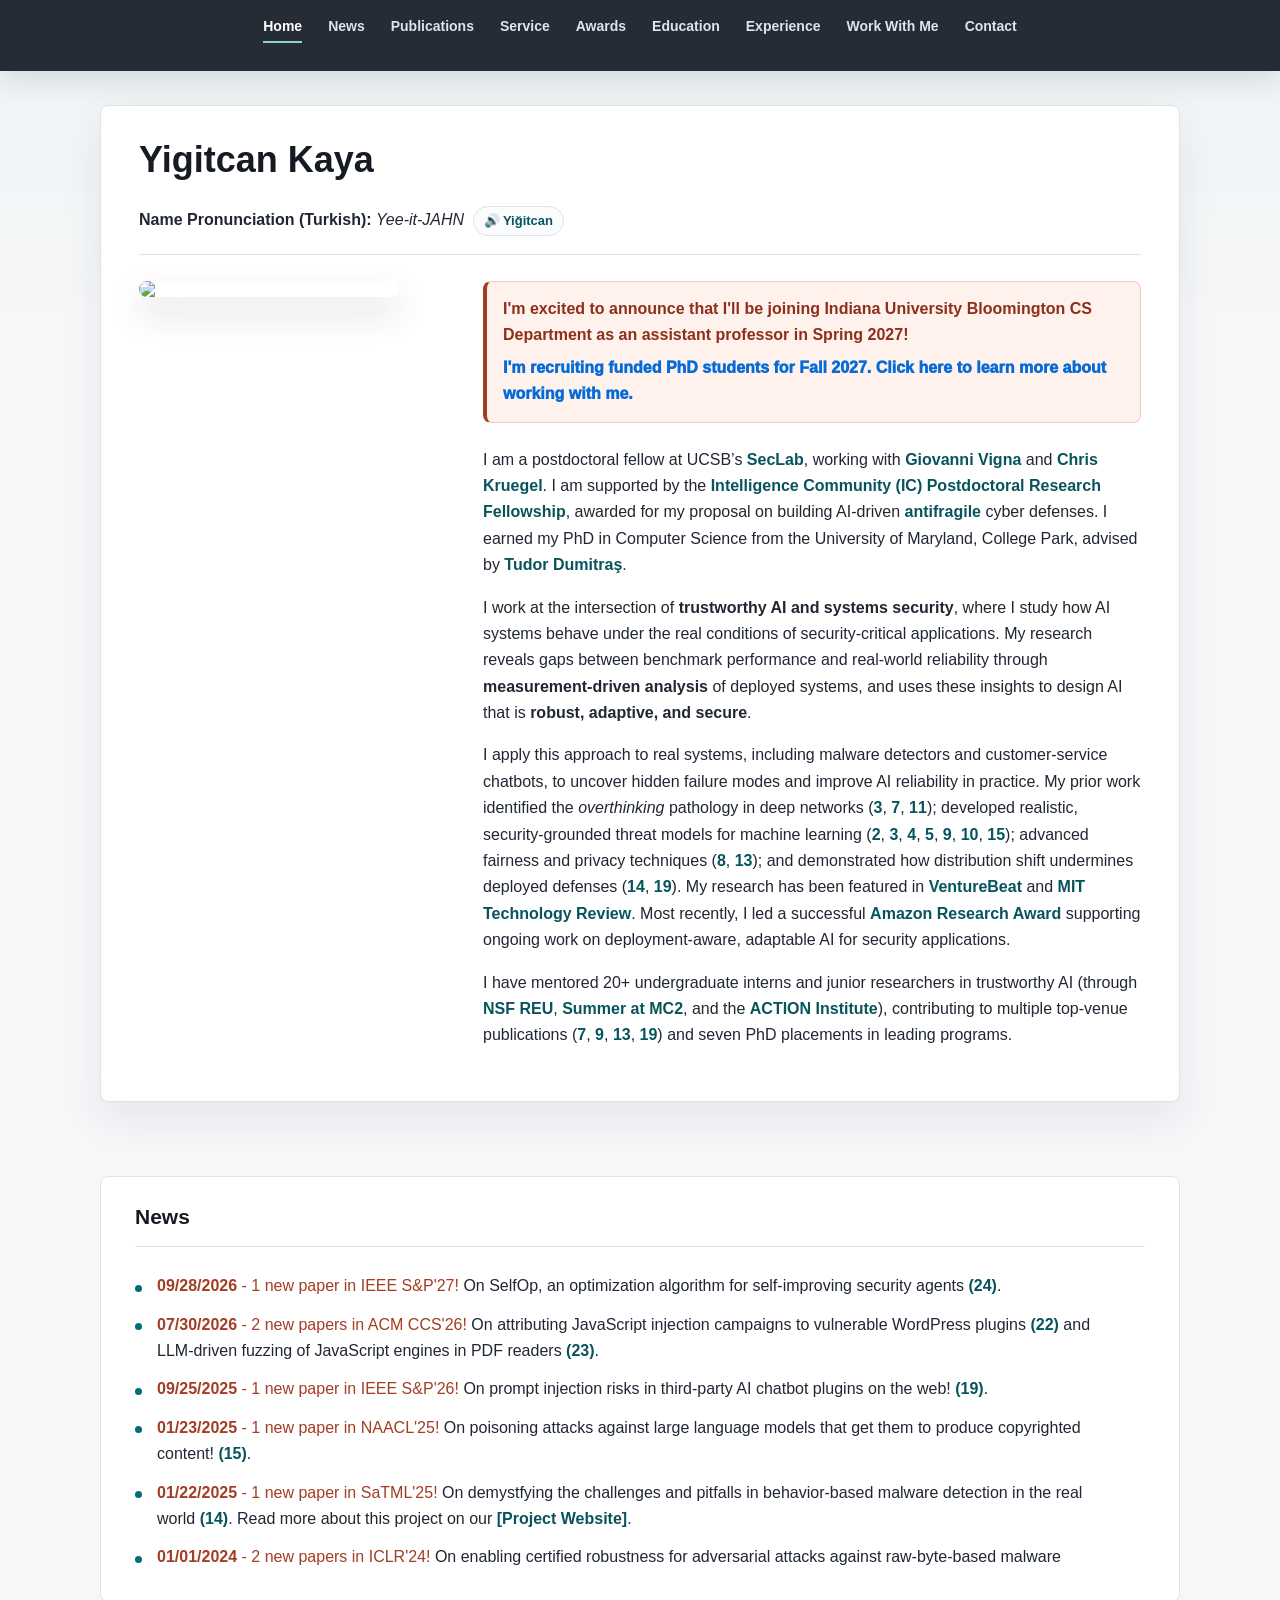
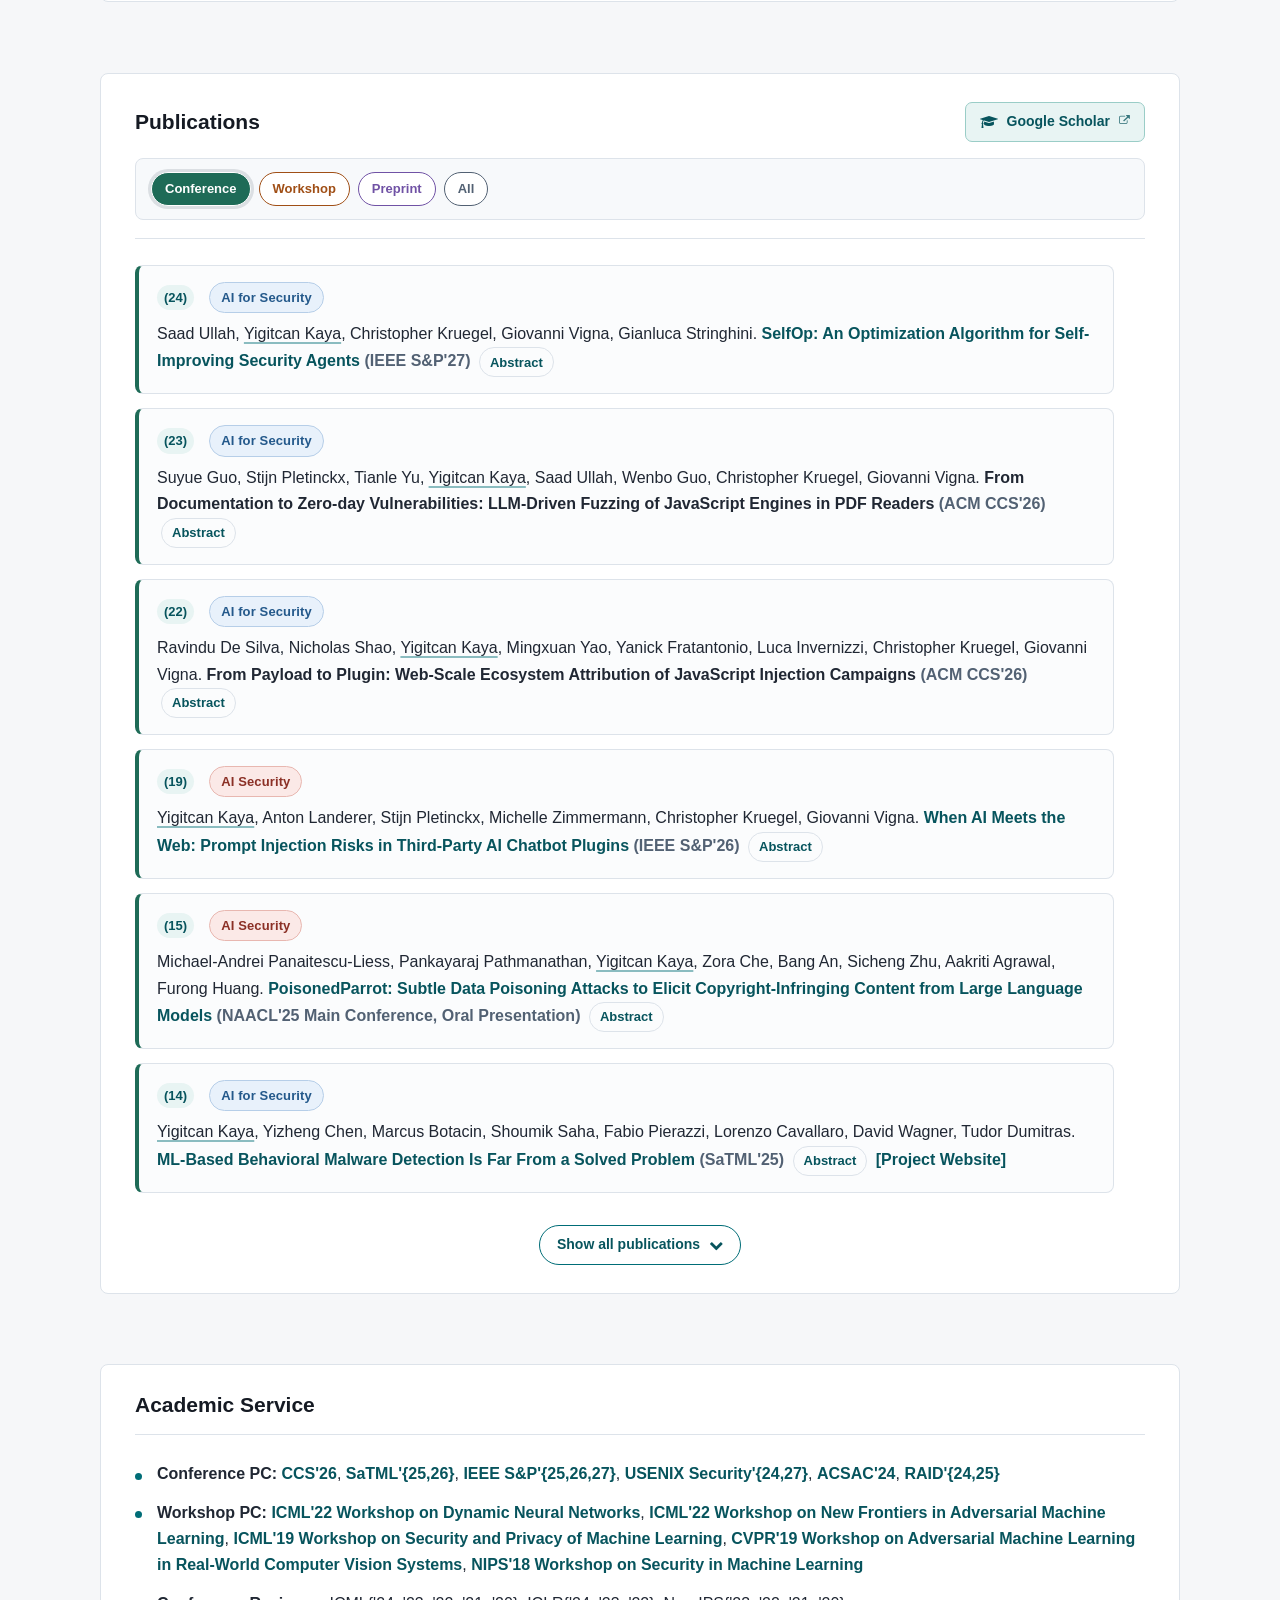
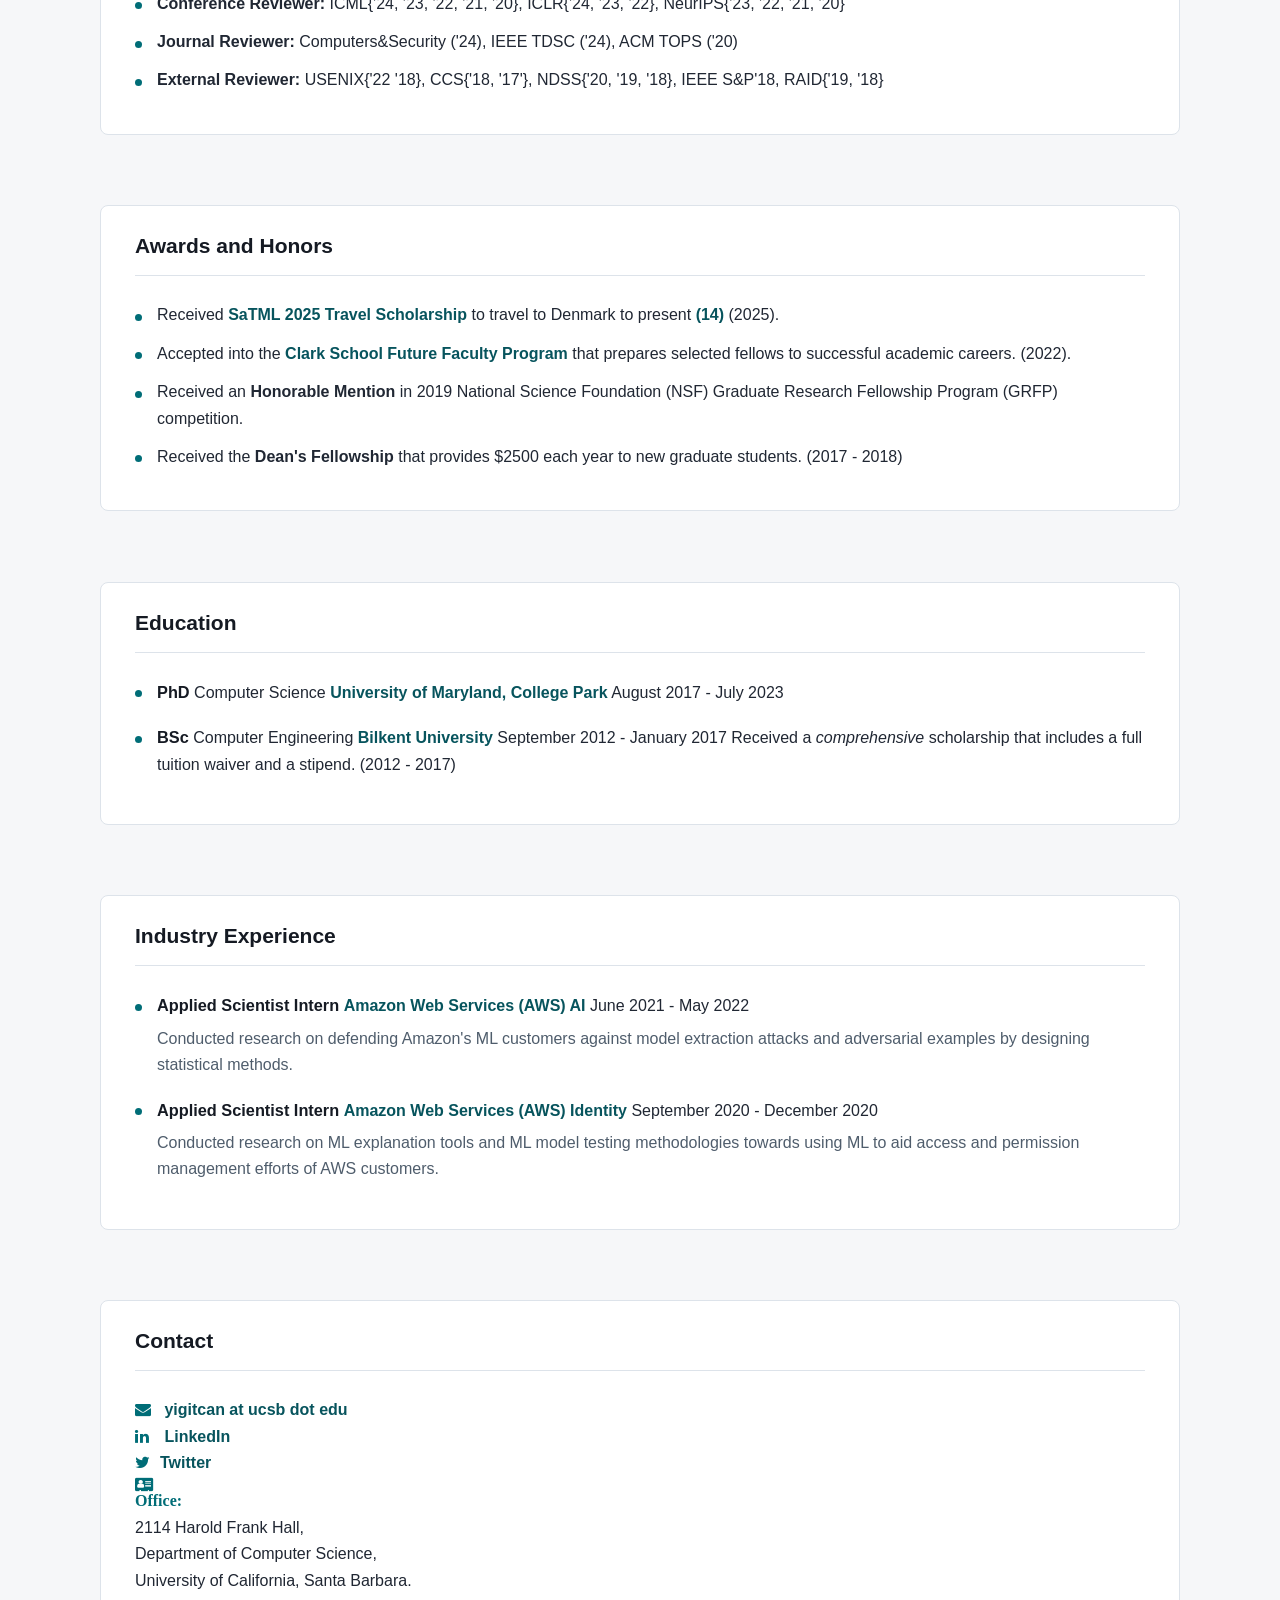
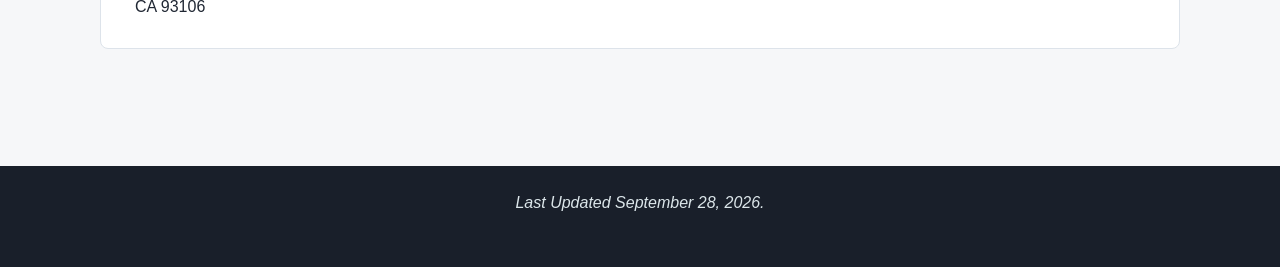
==== commit 7fdbe23a: "publications polished" ====
--- a/index.html
+++ b/index.html
@@ -207,7 +207,15 @@
 
   <a id="publications"></a>
   <div class="container">
-    <h4> Publications --- <a href="https://scholar.google.com/citations?user=tPiXuV0AAAAJ">Google Scholar</a></h4>
+    <div class="publications-heading">
+      <h4>Publications</h4>
+      <a class="scholar-button" href="https://scholar.google.com/citations?user=tPiXuV0AAAAJ" target="_blank"
+        rel="noopener" aria-label="View Yigitcan Kaya's Google Scholar profile (opens in a new tab)">
+        <i class="fa fa-graduation-cap" aria-hidden="true"></i>
+        <span>Google Scholar</span>
+        <i class="fa fa-external-link" aria-hidden="true"></i>
+      </a>
+    </div>
     <div class="publication-filter" aria-label="Filter publications by venue; Conference is selected by default">
       <div class="publication-filter__options" role="group" aria-label="Venue type">
         <button class="publication-filter__button venue-conference is-active" type="button"
@@ -221,9 +229,17 @@
       </div>
     </div>
     <hr>
-    <ul id="publication-list">
+    <ul id="publication-list" class="publication-list is-collapsed" tabindex="0"
+      aria-label="Publications; showing six at a time, scroll to browse more">
       <li class="loading-publications">Loading publications...</li>
     </ul>
+    <div class="publication-list-actions">
+      <button class="publication-toggle" type="button" data-publication-toggle aria-controls="publication-list"
+        aria-expanded="false" hidden>
+        <span data-publication-toggle-label>Show all publications</span>
+        <i class="fa fa-chevron-down" aria-hidden="true"></i>
+      </button>
+    </div>
   </div>
 
   <br>
--- a/style.css
+++ b/style.css
@@ -165,7 +165,7 @@
   display: inline-block;
   margin-top: 6px;
   color: #056bd9;
-  font-weight: 750;
+  font-weight: 1000;
 }
 
 .group-site-link {
@@ -321,6 +321,45 @@
   color: var(--warm) !important;
 }
 
+.publications-heading {
+  display: flex;
+  flex-wrap: wrap;
+  align-items: center;
+  justify-content: space-between;
+  gap: 12px;
+}
+
+.scholar-button {
+  display: inline-flex;
+  min-height: 40px;
+  align-items: center;
+  gap: 9px;
+  padding: 8px 14px;
+  border: 1px solid #9acdc7;
+  border-radius: 7px;
+  background: var(--accent-soft);
+  color: var(--accent-dark);
+  font-size: 14px;
+  font-weight: 750;
+  line-height: 1.2;
+  transition: background-color 160ms ease, border-color 160ms ease, color 160ms ease, transform 160ms ease, box-shadow 160ms ease;
+}
+
+.scholar-button:hover,
+.scholar-button:focus {
+  background: var(--accent);
+  border-color: var(--accent);
+  color: #fff;
+  text-decoration: none;
+  transform: translateY(-1px);
+  box-shadow: 0 7px 16px rgba(0, 109, 119, 0.18);
+}
+
+.scholar-button .fa-external-link {
+  font-size: 0.78em;
+  opacity: 0.78;
+}
+
 .publication-filter {
   display: flex;
   flex-wrap: wrap;
@@ -394,6 +433,58 @@
   box-shadow: 0 0 0 3px rgba(20, 35, 50, 0.12);
 }
 
+.publication-list {
+  margin-bottom: 0;
+}
+
+.publication-list.is-collapsed {
+  max-height: var(--publication-collapsed-height, 900px);
+  padding-right: 16px;
+  overflow-y: auto;
+  overscroll-behavior: contain;
+  scrollbar-gutter: stable;
+}
+
+.publication-list:focus-visible {
+  outline: 2px solid var(--accent);
+  outline-offset: 6px;
+}
+
+.publication-list-actions {
+  display: flex;
+  justify-content: center;
+  margin-top: 18px;
+}
+
+.publication-toggle {
+  display: inline-flex;
+  min-height: 40px;
+  align-items: center;
+  justify-content: center;
+  gap: 9px;
+  padding: 8px 17px;
+  border: 1px solid var(--accent);
+  border-radius: 999px;
+  background: var(--surface);
+  color: var(--accent-dark);
+  font-size: 14px;
+  font-weight: 750;
+  line-height: 1.2;
+  transition: background-color 160ms ease, color 160ms ease, transform 160ms ease, box-shadow 160ms ease;
+}
+
+.publication-toggle:hover,
+.publication-toggle:focus {
+  background: var(--accent);
+  color: #fff;
+  transform: translateY(-1px);
+  box-shadow: 0 7px 16px rgba(0, 109, 119, 0.16);
+}
+
+.publication-toggle[hidden] {
+  display: none;
+}
+
 #publications + .container > ul > li {
   margin: 0 0 14px;
   padding: 16px 18px;
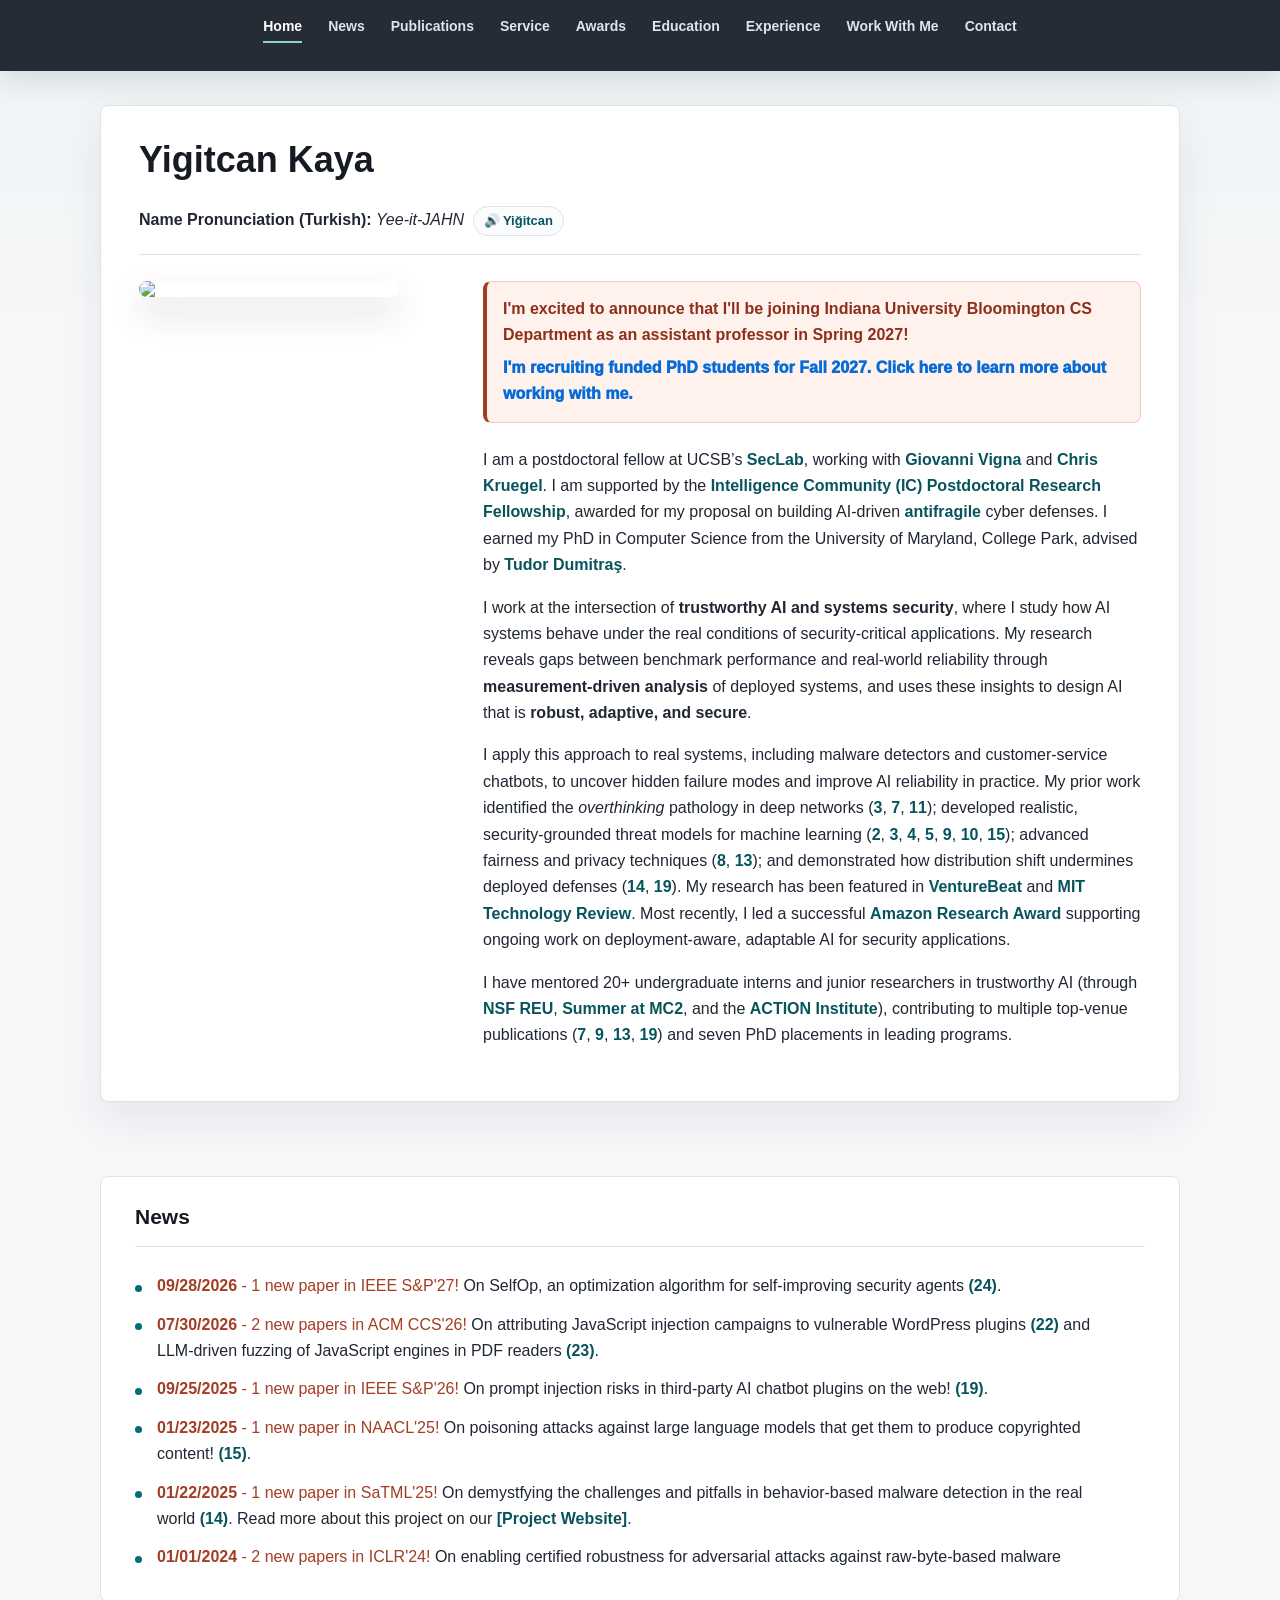
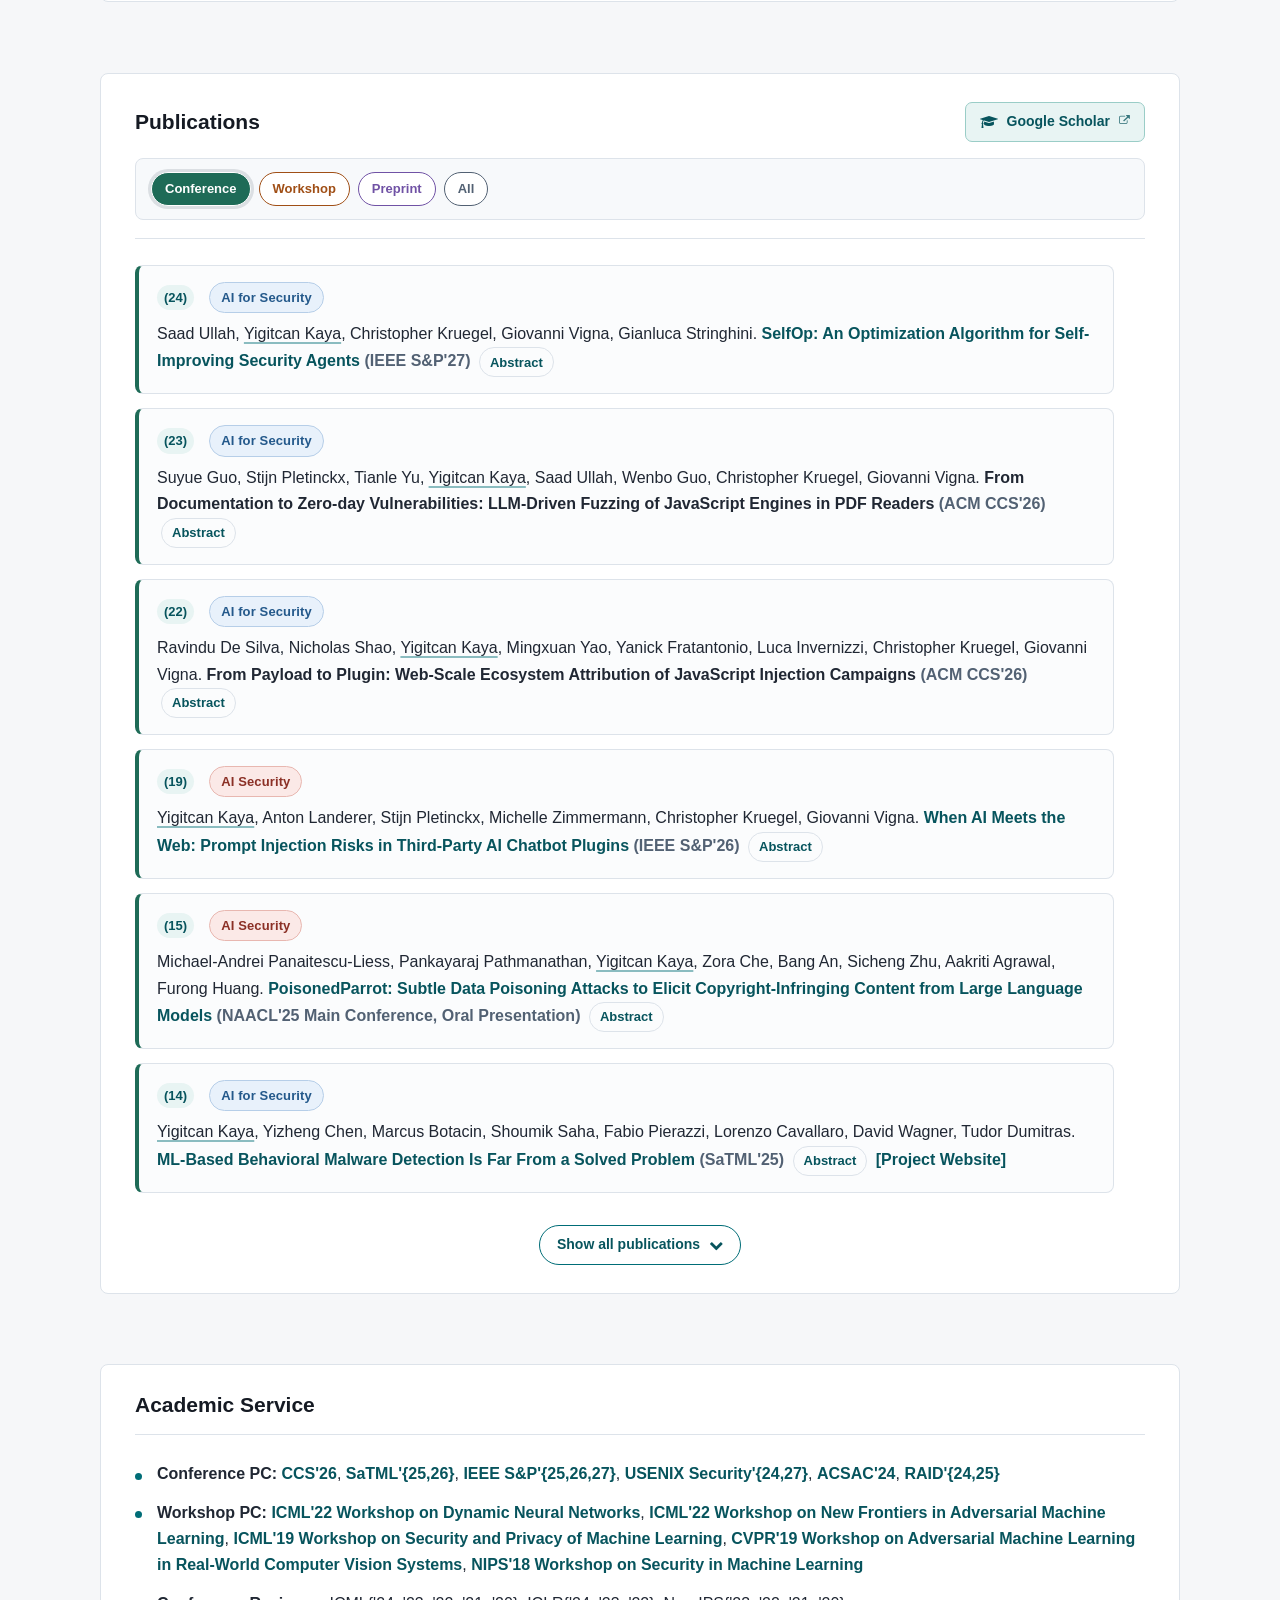
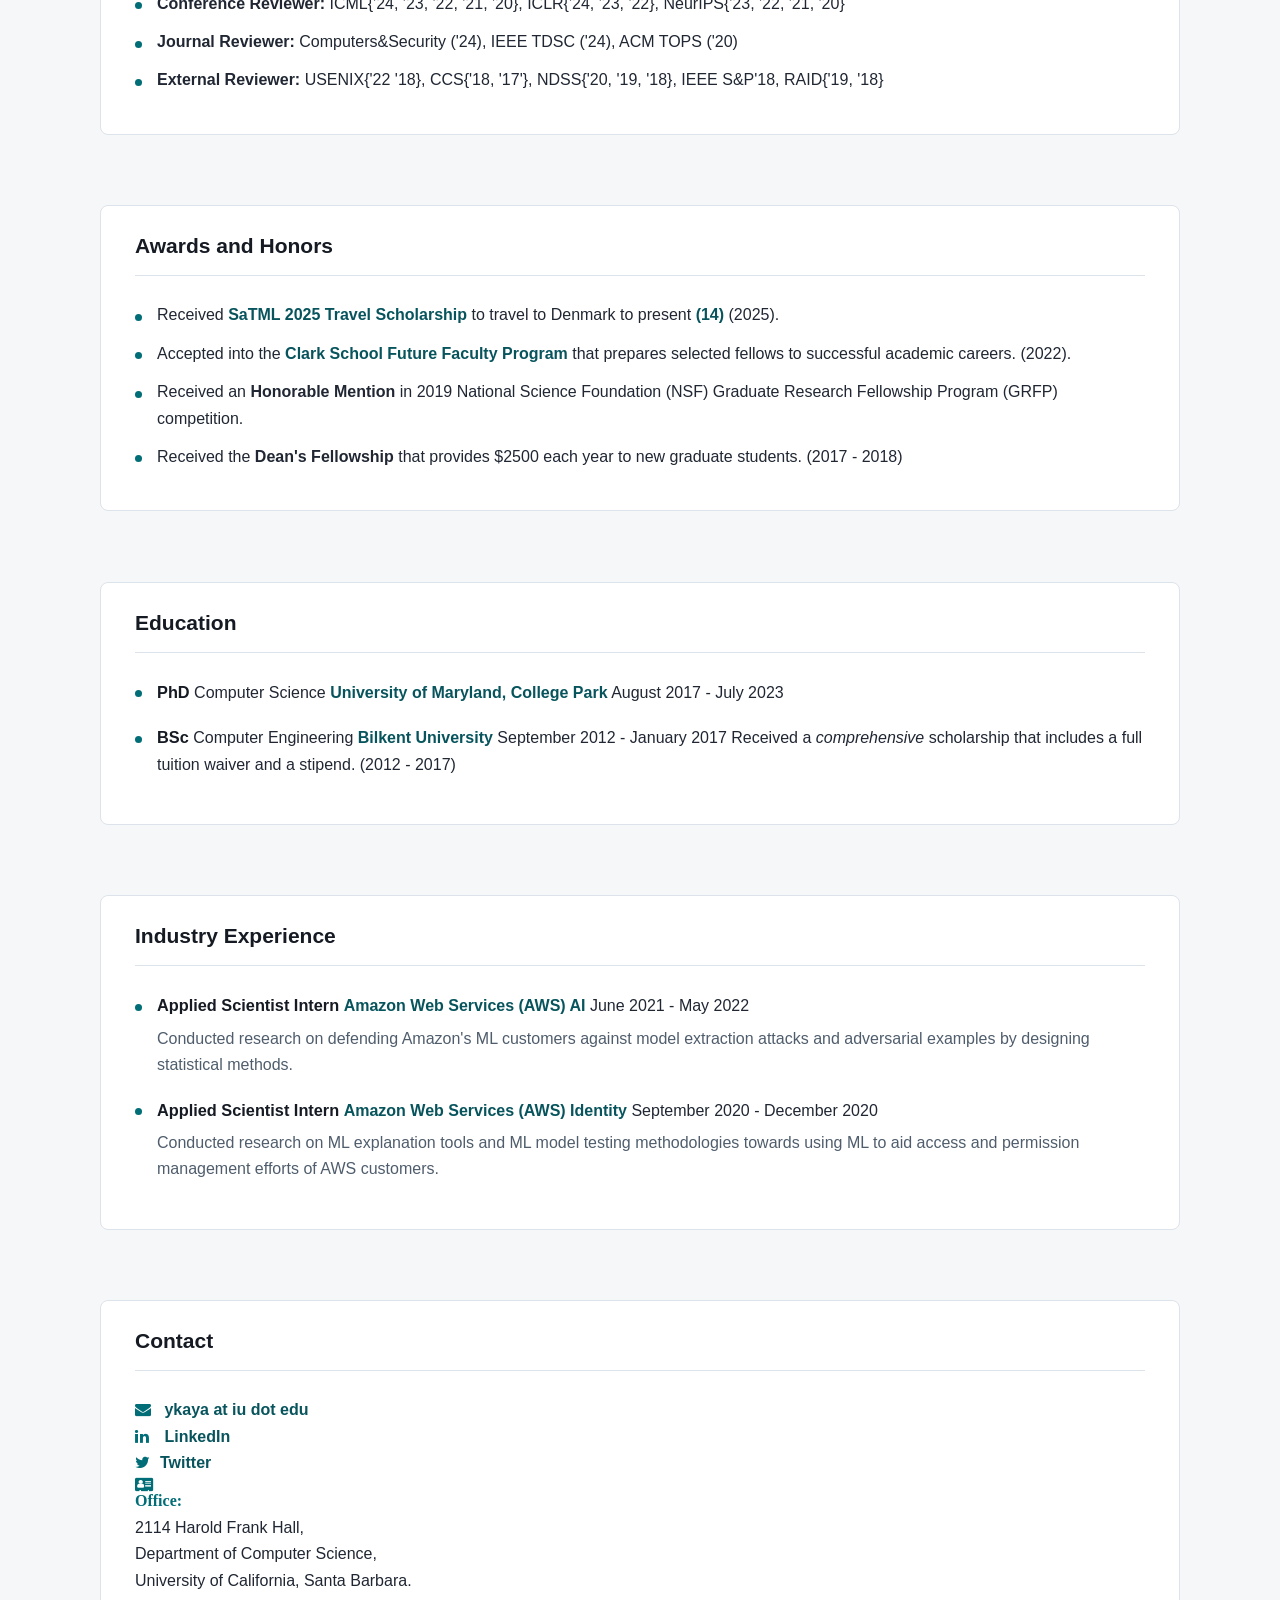
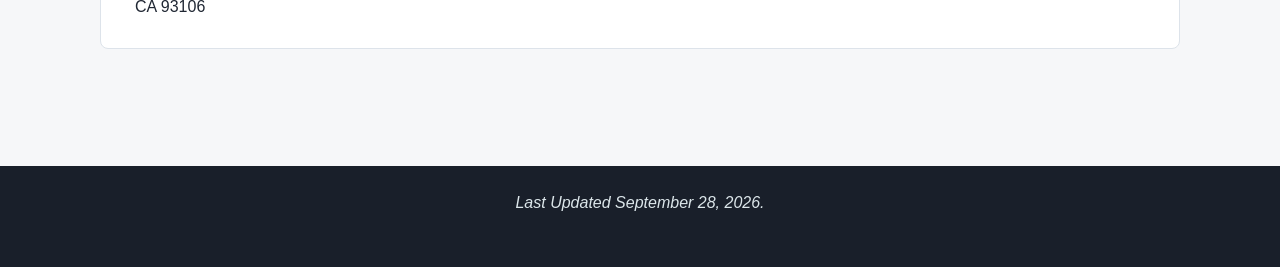
==== commit cb7b8ec9: "Update contact email in index.html" ====
--- a/index.html
+++ b/index.html
@@ -358,7 +358,7 @@
     <h4> Contact </h4>
     <hr>
     <i class="fa fa-envelope" aria-hidden="true" style="font-size:16px"></i><a href="mailto: yigitcan@ucsb.edu">
-      <span class="contact-text"> yigitcan at ucsb dot edu</span>
+      <span class="contact-text"> ykaya at iu dot edu</span>
     </a><br>
     <i class="fa fa-linkedin" aria-hidden="true" style="font-size:16px"></i> <a
       href="https://www.linkedin.com/in/yigitcankaya/" target="_blank">LinkedIn</a><br>
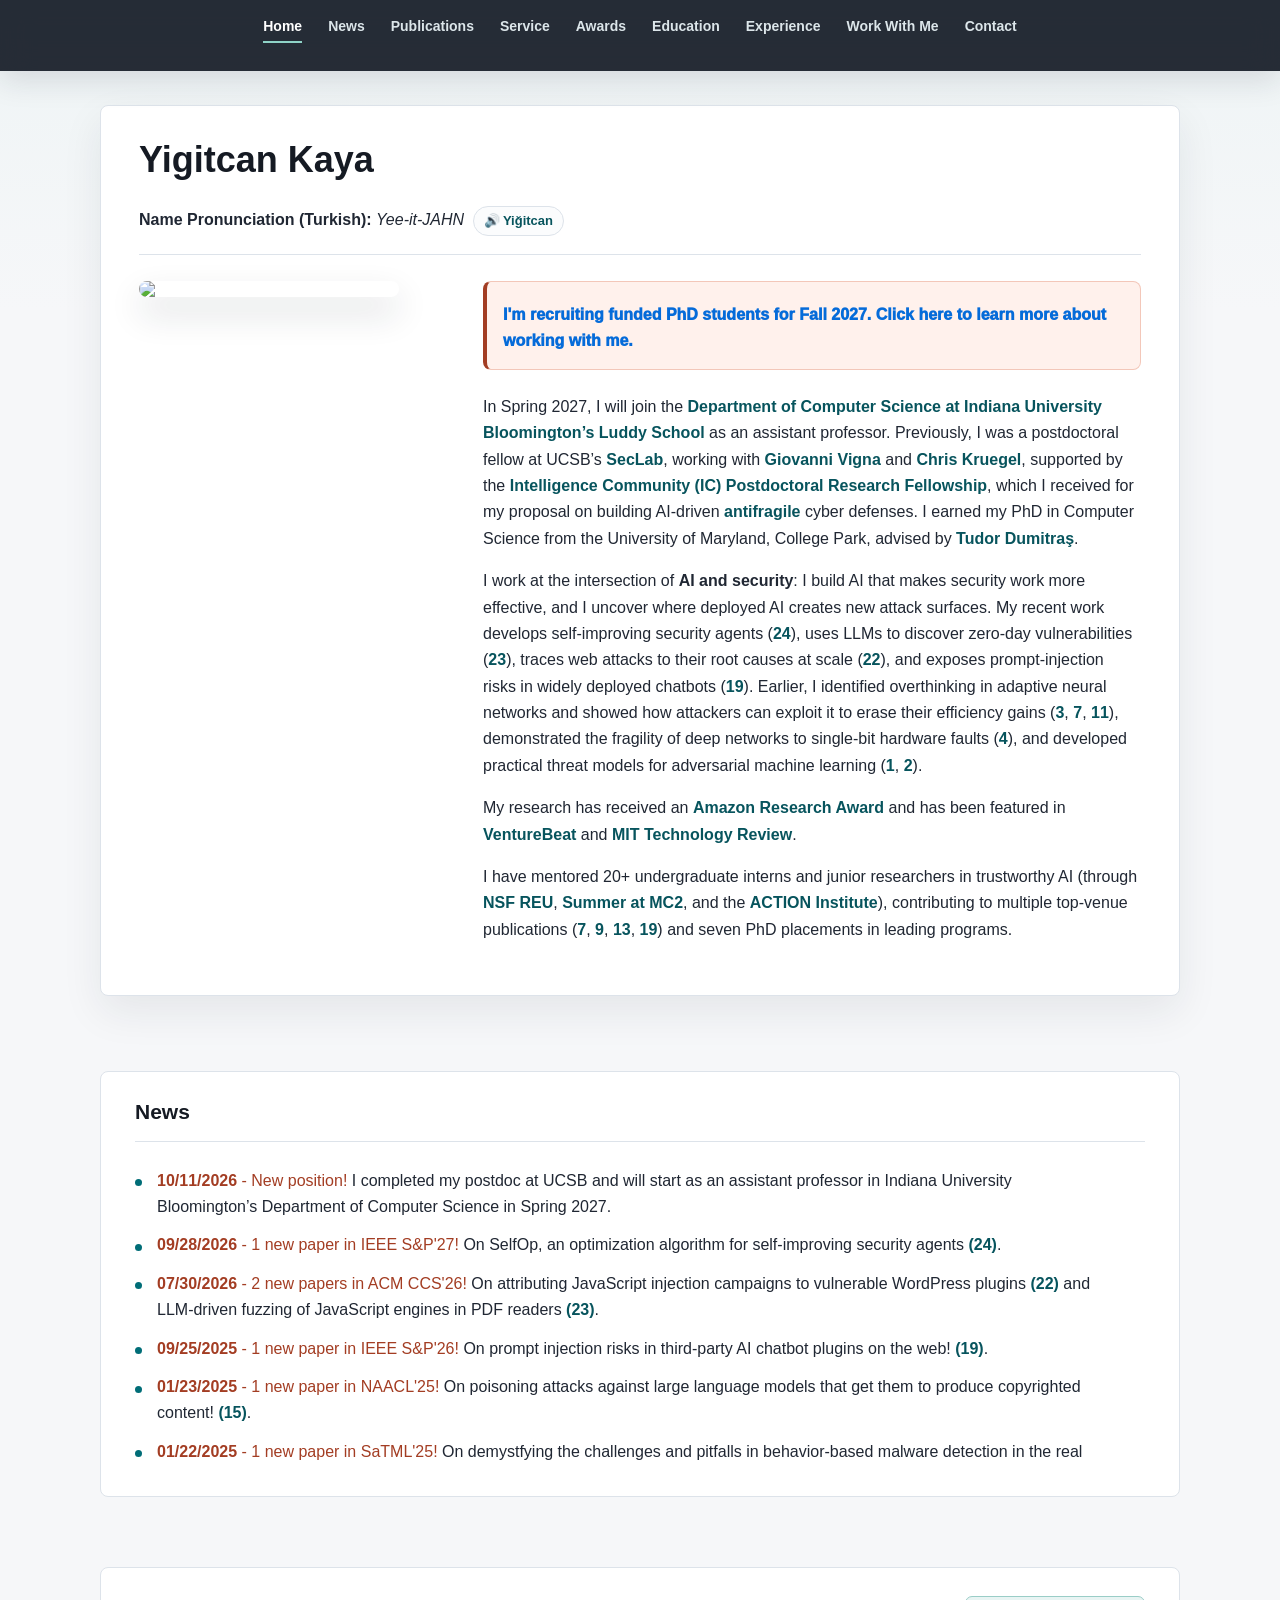
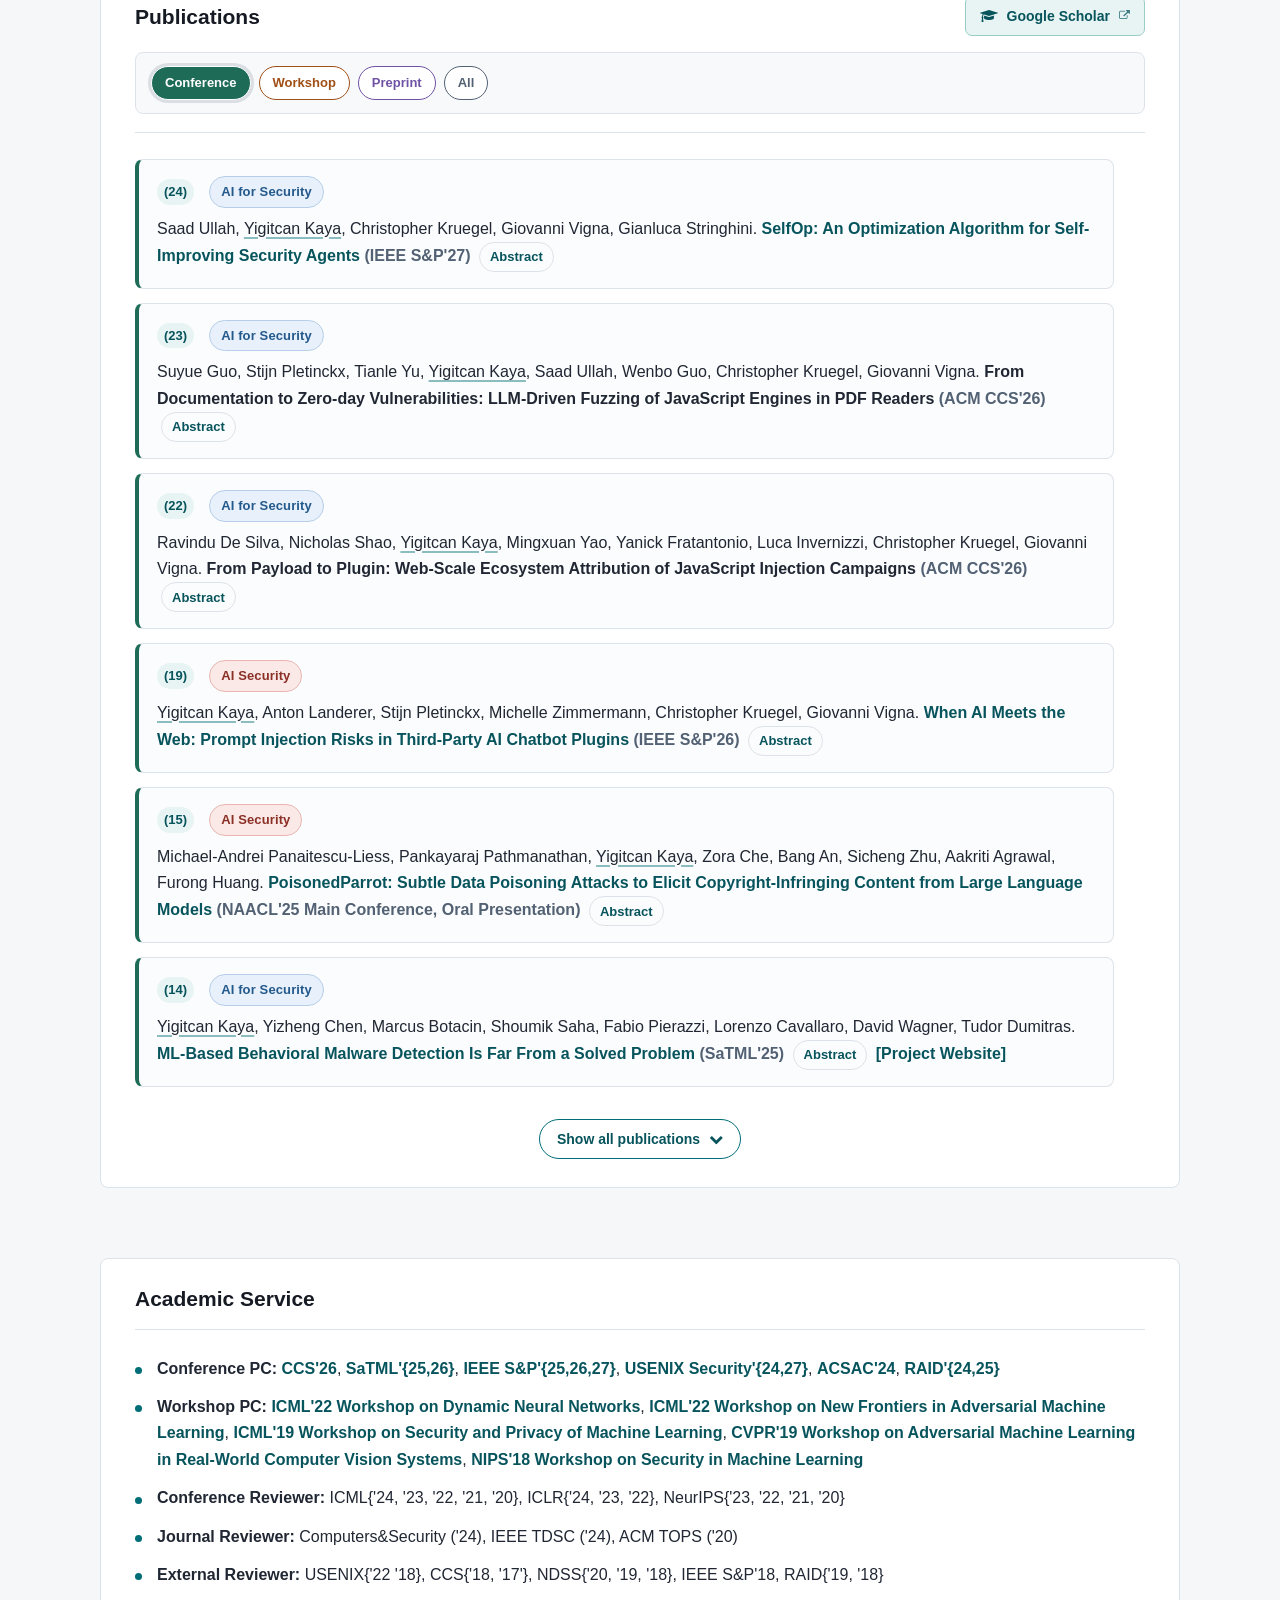
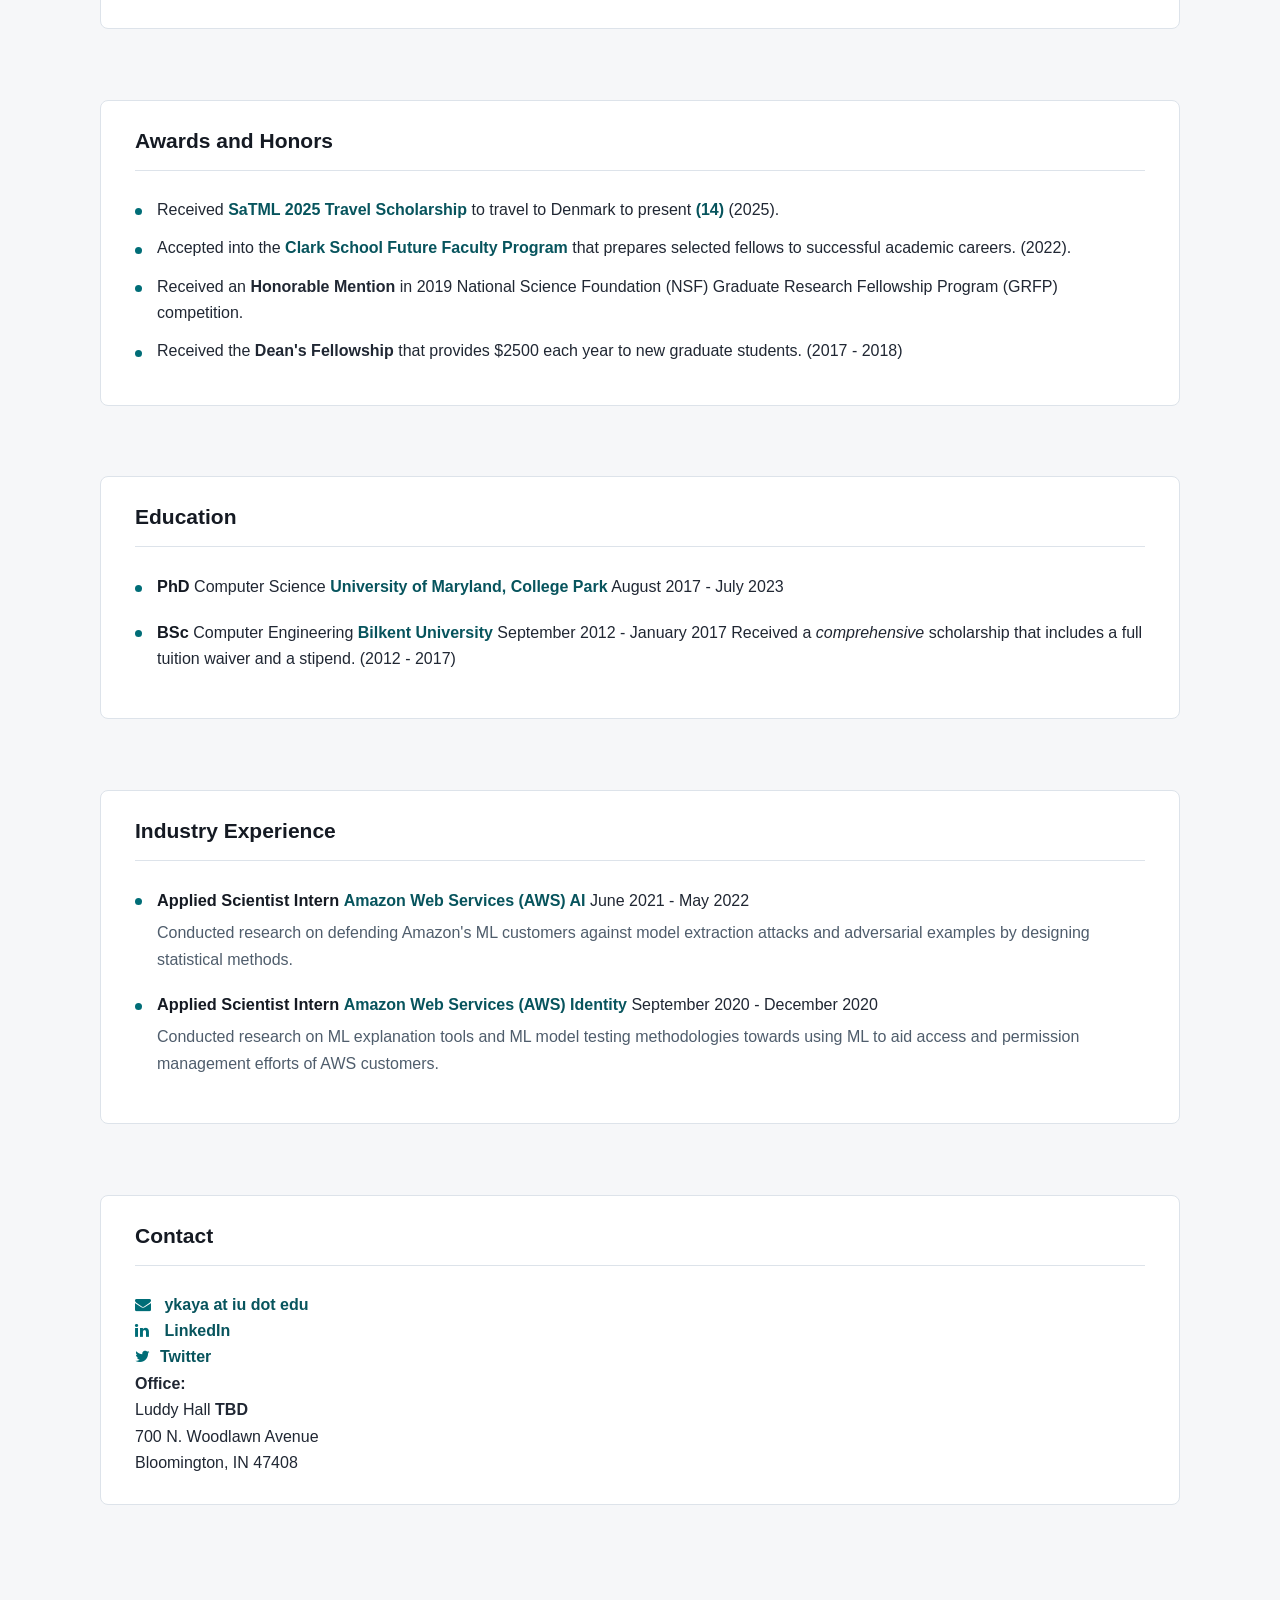
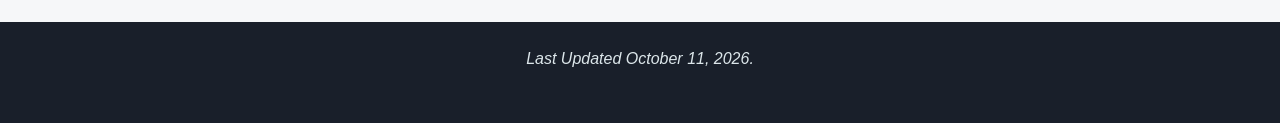
==== commit e76e566c: "updated bio / icon" ====
--- a/index.html
+++ b/index.html
@@ -5,6 +5,7 @@
   <title>Yigitcan Kaya</title>
   <meta charset="utf-8">
   <meta name="viewport" content="width=device-width, initial-scale=1">
+  <link rel="icon" href="assets/images/iu-favicon.ico" type="image/x-icon">
   <link rel="stylesheet" href="https://maxcdn.bootstrapcdn.com/bootstrap/3.3.7/css/bootstrap.min.css">
   <link rel="stylesheet" href="https://cdnjs.cloudflare.com/ajax/libs/font-awesome/4.7.0/css/font-awesome.min.css">
   <link rel="stylesheet" href="style.css">
@@ -111,9 +112,6 @@
         <br><br> -->
 
         <div class="announcement">
-          <strong style="color:#c00;">I'm excited to announce that I'll be joining Indiana University Bloomington CS
-            Department as an assistant professor in Spring 2027! </strong>
-          <br>
           <a class="announcement-link" href="work-with-me.html">I'm recruiting funded PhD students for Fall 2027.
             Click here to learn more about working with me.</a>
         </div>
@@ -126,40 +124,40 @@
 
 
         <p>
-          I am a postdoctoral fellow at UCSB’s <a href="https://seclab.cs.ucsb.edu/">SecLab</a>, working with
+          In Spring 2027, I will join the
+          <a href="https://luddy.iu.edu/academics/units/computer-science.html">Department of Computer Science at Indiana
+            University Bloomington’s Luddy School</a> as an assistant professor. Previously, I was a postdoctoral fellow
+          at UCSB’s <a href="https://seclab.cs.ucsb.edu/">SecLab</a>, working with
           <a href="https://sites.cs.ucsb.edu/~vigna/">Giovanni Vigna</a> and
-          <a href="https://sites.cs.ucsb.edu/~chris/">Chris Kruegel</a>. I am supported by the
+          <a href="https://sites.cs.ucsb.edu/~chris/">Chris Kruegel</a>, supported by the
           <a href="https://orise.orau.gov/icpostdoc/">Intelligence Community (IC) Postdoctoral Research Fellowship</a>,
-          awarded for my proposal on building AI-driven <a
+          which I received for my proposal on building AI-driven <a
             href="https://en.wikipedia.org/wiki/Antifragility">antifragile</a>
           cyber defenses. I earned my PhD in Computer Science from the University of Maryland, College Park, advised by
           <a href="http://www.umiacs.umd.edu/~tdumitra/">Tudor Dumitraş</a>.
         </p>
 
         <p>
-          I work at the intersection of <strong>trustworthy AI and systems security</strong>, where I study how AI
-          systems behave under the real conditions of security-critical applications. My research reveals gaps between
-          benchmark performance and real-world reliability through <strong>measurement-driven analysis</strong> of
-          deployed systems, and uses these insights to design AI that is <strong>robust, adaptive, and secure</strong>.
+          I work at the intersection of <strong>AI and security</strong>: I build AI that makes security work more
+          effective, and I uncover where deployed AI creates new attack surfaces. My recent work develops
+          self-improving security agents (<a href="#p24">24</a>), uses LLMs to discover zero-day vulnerabilities
+          (<a href="#p23">23</a>), traces web attacks to their root causes at scale (<a href="#p22">22</a>), and
+          exposes prompt-injection risks in widely deployed chatbots (<a href="#p16">16</a>). Earlier, I identified
+          overthinking in adaptive neural networks and showed how attackers can exploit it to erase their efficiency
+          gains (<a href="#p3">3</a>, <a href="#p7">7</a>, <a href="#p11">11</a>), demonstrated the fragility of deep
+          networks to single-bit hardware faults (<a href="#p4">4</a>), and developed practical threat models for
+          adversarial machine learning (<a href="#p1">1</a>, <a href="#p2">2</a>).
         </p>
 
         <p>
-          I apply this approach to real systems, including malware detectors and customer-service chatbots, to uncover
-          hidden failure modes and improve AI reliability in practice. My prior work identified the <i>overthinking</i>
-          pathology in deep networks (<a href="#p3">3</a>, <a href="#p7">7</a>, <a href="#p11">11</a>); developed
-          realistic, security-grounded threat models for machine learning (<a href="#p2">2</a>, <a href="#p3">3</a>, <a
-            href="#p4">4</a>, <a href="#p5">5</a>, <a href="#p9">9</a>, <a href="#p10">10</a>, <a href="#p15">15</a>);
-          advanced fairness and privacy techniques (<a href="#p8">8</a>, <a href="#p13">13</a>); and demonstrated how
-          distribution shift undermines deployed defenses (<a href="#p14">14</a>, <a href="#p16">16</a>). My research
-          has been featured in
+          My research has received an
+          <a href="https://www.amazon.science/research-awards/recipients/christopher-kruegel">Amazon Research Award</a>
+          and has been featured in
           <a
             href="https://venturebeat.com/2021/06/06/machine-learning-security-needs-new-perspectives-and-incentives/">VentureBeat</a>
           and
           <a href="https://www.technologyreview.com/2021/05/06/1024654/ai-energy-hack-adversarial-attack/">MIT
             Technology Review</a>.
-          Most recently, I led a successful
-          <a href="https://www.amazon.science/research-awards/recipients/christopher-kruegel">Amazon Research Award</a>
-          supporting ongoing work on deployment-aware, adaptable AI for security applications.
         </p>
 
         <p>
@@ -182,21 +180,31 @@
     <h4>News</h4>
     <hr>
     <ul class="news-list" data-news-list tabindex="0" aria-label="Six most recent news items">
-      <li data-news-date="2026-09-28"> <span style="color:red;"><strong>09/28/2026</strong> - 1 new paper in IEEE S&amp;P'27! </span> On SelfOp, an optimization algorithm for self-improving security agents <strong><a href="#p24">(24)</a></strong>. </li>
-      <li data-news-date="2026-07-30"> <span style="color:red;"><strong>07/30/2026</strong> - 2 new papers in ACM CCS'26! </span> On attributing
+      <li data-news-date="2026-10-11"> <span style="color:red;"><strong>10/11/2026</strong> - New position! </span> I
+        completed my postdoc at UCSB and will start as an assistant professor in Indiana University Bloomington’s
+        Department of Computer Science in Spring 2027. </li>
+      <li data-news-date="2026-09-28"> <span style="color:red;"><strong>09/28/2026</strong> - 1 new paper in IEEE
+          S&amp;P'27! </span> On SelfOp, an optimization algorithm for self-improving security agents <strong><a
+            href="#p24">(24)</a></strong>. </li>
+      <li data-news-date="2026-07-30"> <span style="color:red;"><strong>07/30/2026</strong> - 2 new papers in ACM
+          CCS'26! </span> On attributing
         JavaScript injection campaigns to vulnerable WordPress plugins <strong><a href="#p22">(22)</a></strong> and
         LLM-driven fuzzing of JavaScript engines in PDF readers <strong><a href="#p23">(23)</a></strong>. </li>
-      <li data-news-date="2025-09-25"> <span style="color:red;"><strong>09/25/2025</strong> - 1 new paper in IEEE S&P'26! </span> On prompt
+      <li data-news-date="2025-09-25"> <span style="color:red;"><strong>09/25/2025</strong> - 1 new paper in IEEE
+          S&P'26! </span> On prompt
         injection risks in third-party AI chatbot plugins on the web! <strong><a href="#p16">(16)</a></strong>. </span>
       </li>
-      <li data-news-date="2025-01-23"> <span style="color:red;"><strong>01/23/2025</strong> - 1 new paper in NAACL'25! </span> On poisoning attacks
+      <li data-news-date="2025-01-23"> <span style="color:red;"><strong>01/23/2025</strong> - 1 new paper in NAACL'25!
+        </span> On poisoning attacks
         against large language models that get them to produce copyrighted content! <strong><a
             href="#p15">(15)</a></strong>. </span> </li>
-      <li data-news-date="2025-01-22"> <span style="color:red;"><strong>01/22/2025</strong> - 1 new paper in SaTML'25! </span> On demystfying the
+      <li data-news-date="2025-01-22"> <span style="color:red;"><strong>01/22/2025</strong> - 1 new paper in SaTML'25!
+        </span> On demystfying the
         challenges and pitfalls in behavior-based malware detection in the real world <strong><a
             href="#p14">(14)</a></strong>. Read more about this project on our </a><a
           href="https://malwaredetectioninthewild.github.io/"><strong>[Project Website]</strong></a>.</span> </li>
-      <li data-news-date="2024-01-01"> <span style="color:red;"><strong>01/01/2024</strong> - 2 new papers in ICLR'24!</span> On enabling certified
+      <li data-news-date="2024-01-01"> <span style="color:red;"><strong>01/01/2024</strong> - 2 new papers in
+          ICLR'24!</span> On enabling certified
         robustness for adversarial attacks against raw-byte-based malware detectors <strong><a
             href="#p12">(12)</a></strong> and studying the tensions between group robustness and resilience against
         poisoning attacks <strong><a href="#p13">(13)</a></strong>. </li>
@@ -357,7 +365,7 @@
   <div class="container">
     <h4> Contact </h4>
     <hr>
-    <i class="fa fa-envelope" aria-hidden="true" style="font-size:16px"></i><a href="mailto: yigitcan@ucsb.edu">
+    <i class="fa fa-envelope" aria-hidden="true" style="font-size:16px"></i><a href="mailto: ykaya@iu.edu">
       <span class="contact-text"> ykaya at iu dot edu</span>
     </a><br>
     <i class="fa fa-linkedin" aria-hidden="true" style="font-size:16px"></i> <a
@@ -365,18 +373,16 @@
     <i class="fa fa-twitter" aria-hidden="true" style="font-size:16px"></i><a href="https://twitter.com/YigitcanKaya1"
       target="_blank">Twitter</a><br>
 
-    <i class="fa fa-address-card" aria-hidden="true" style="font-size:16px"> <strong>Office:</strong></i><br>
-
-    2114 Harold Frank Hall,<br>
-    Department of Computer Science,<br>
-    University of California, Santa Barbara.<br>
-    CA 93106
-
+    <strong>Office:</strong></i><br>
+
+    Luddy Hall <strong>TBD</strong> <br>
+    700 N. Woodlawn Avenue <br>
+    Bloomington, IN 47408
   </div>
   <br><br>
 
   <footer class="container-fluid text-center">
-    <p><em>Last Updated September 28, 2026.</em></p>
+    <p><em>Last Updated October 11, 2026.</em></p>
     <br>
   </footer>
 
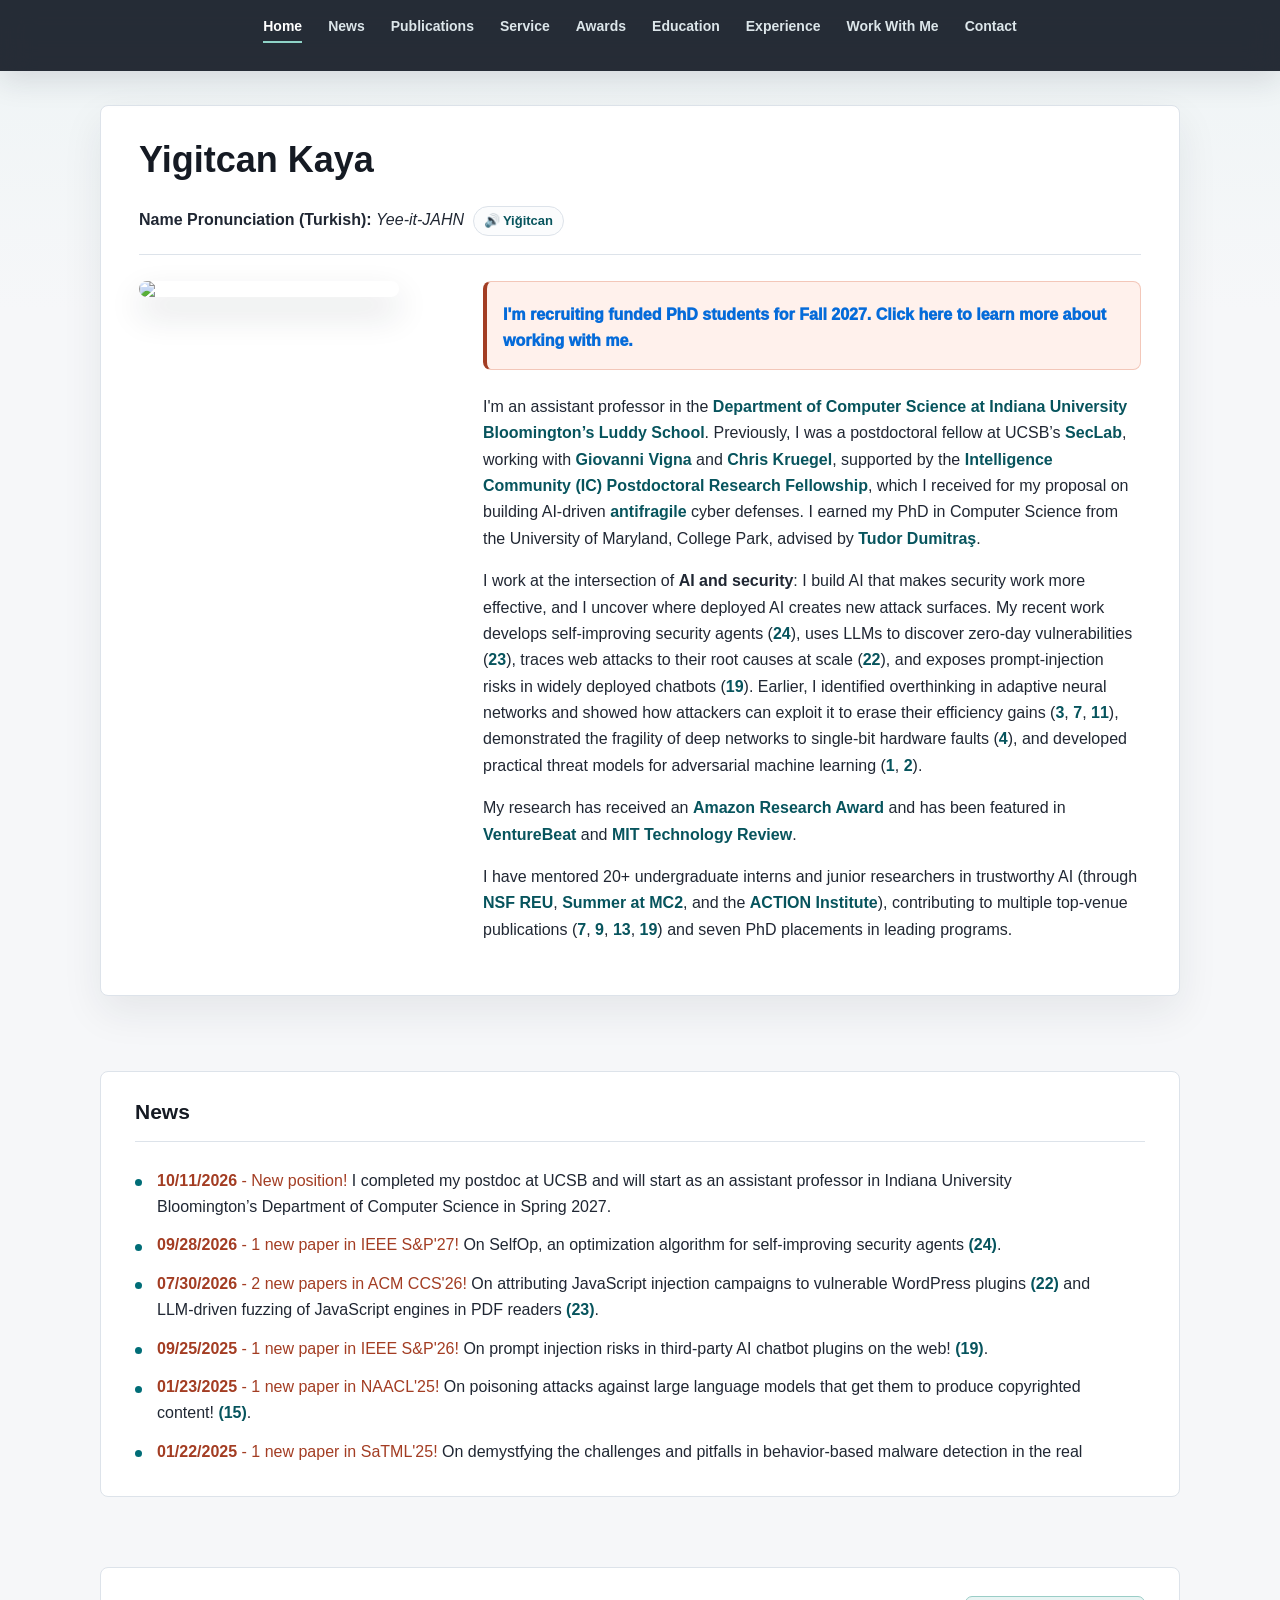
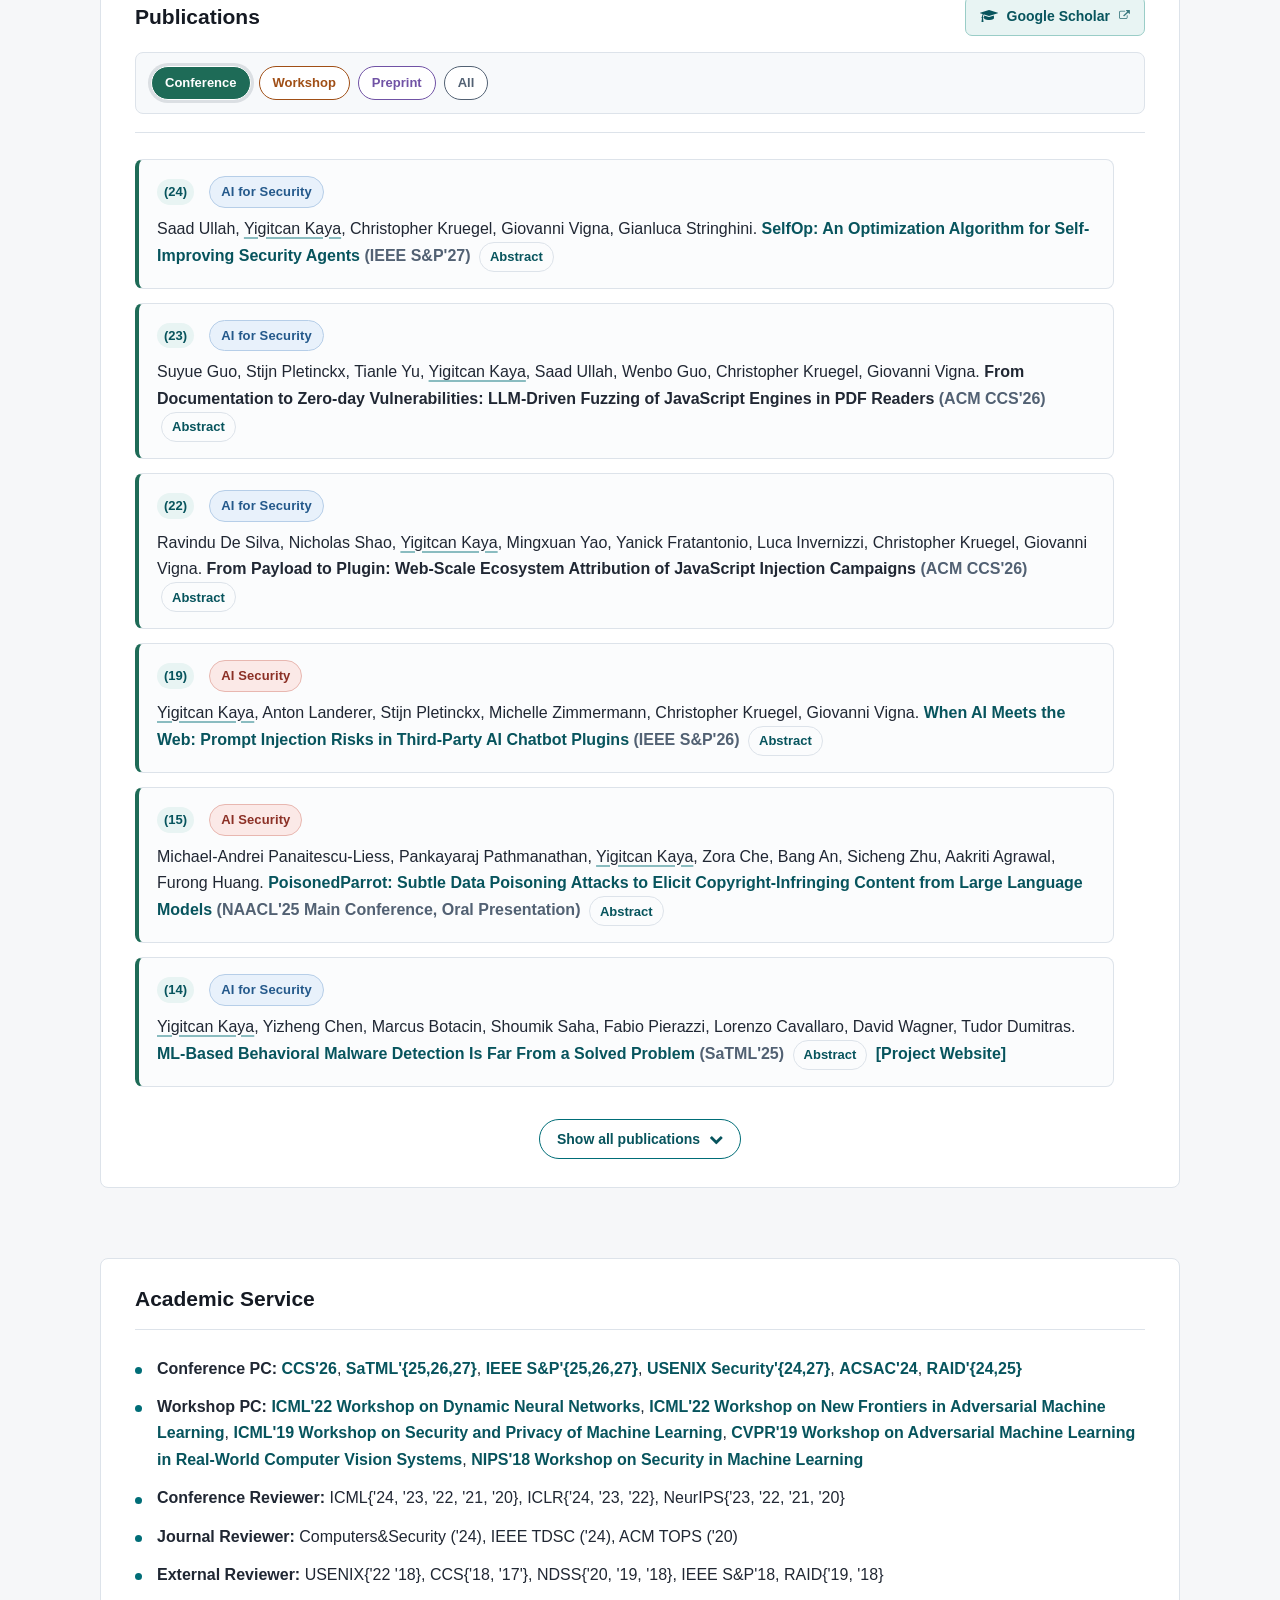
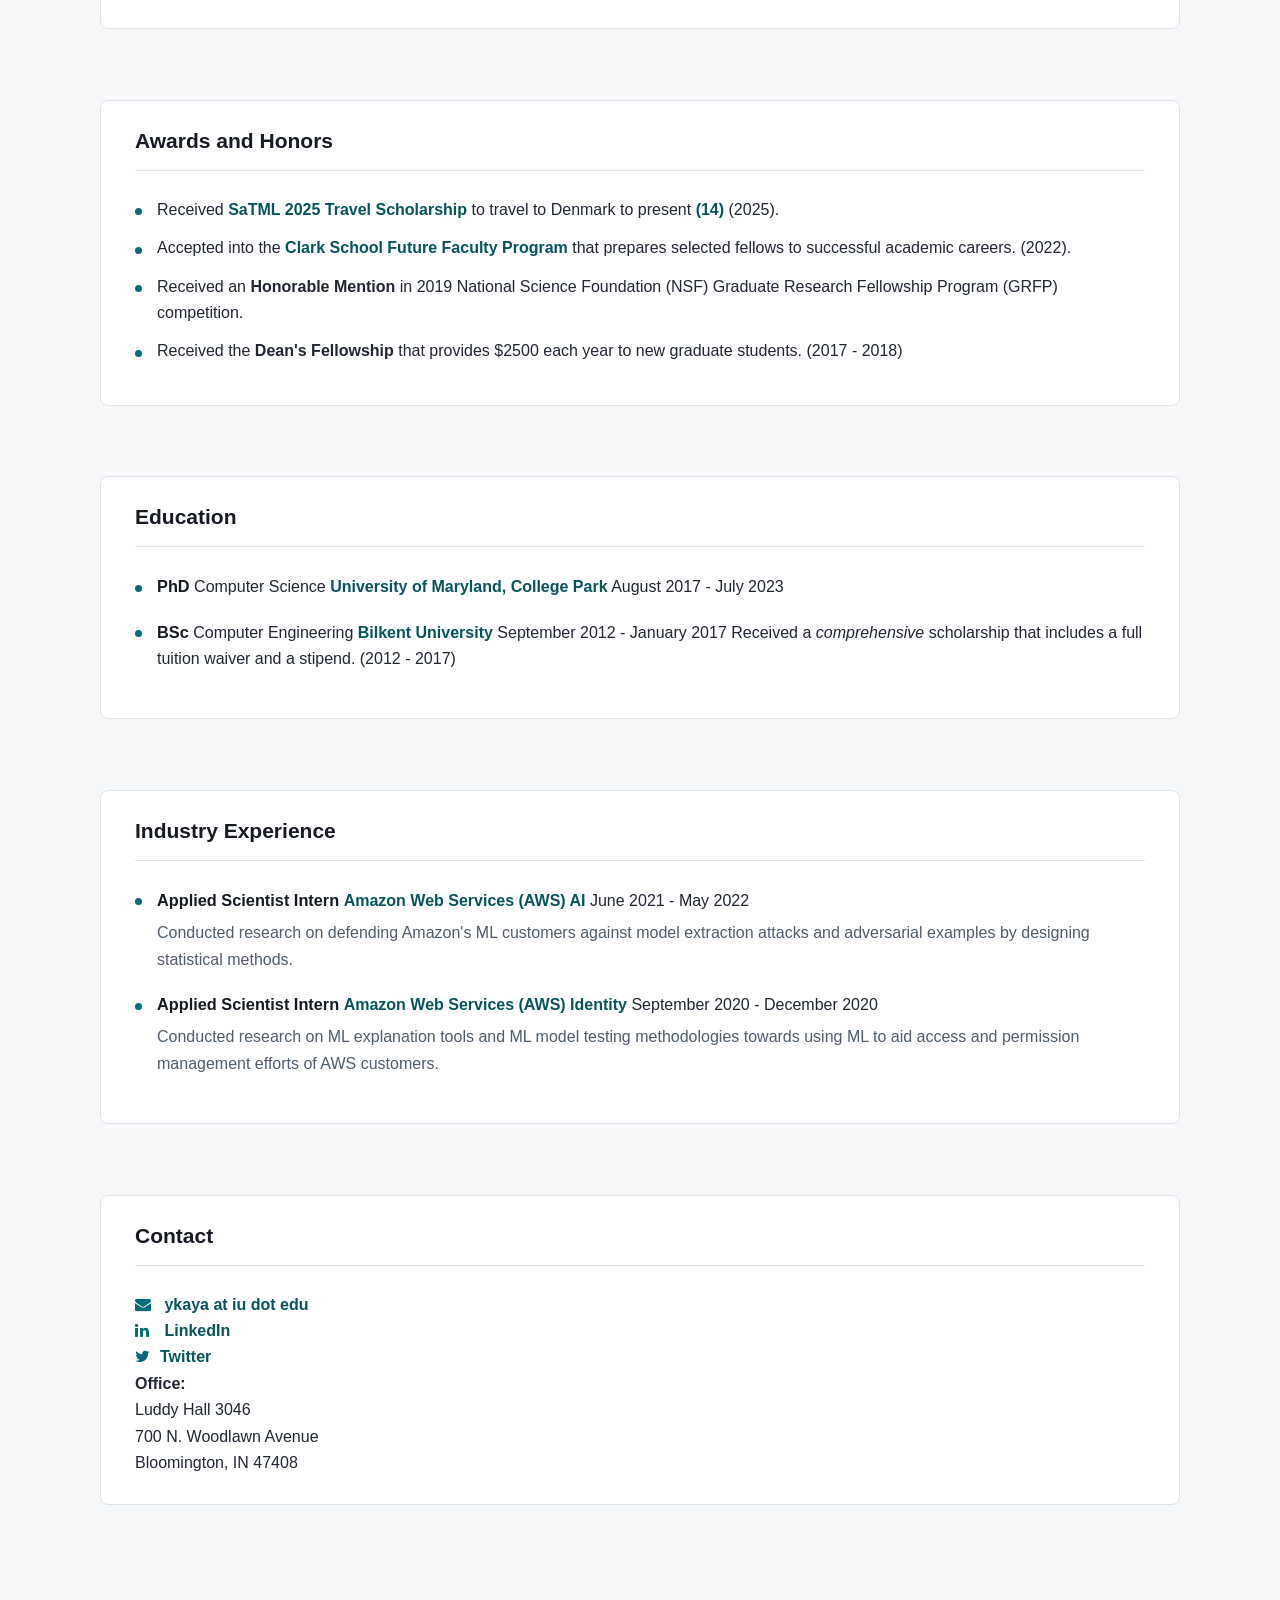
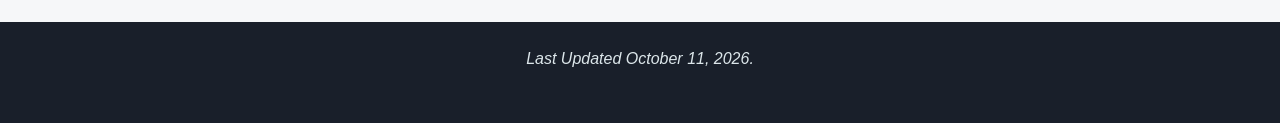
==== commit 71f20c18: "updates" ====
--- a/index.html
+++ b/index.html
@@ -59,10 +59,6 @@
   </audio>
 
 
-
-
-
-
   <nav class="navbar navbar-inverse navbar-static-top site-nav">
     <div class="container">
       <ul class="nav navbar-nav">
@@ -124,9 +120,9 @@
 
 
         <p>
-          In Spring 2027, I will join the
+          I'm an assistant professor in the
           <a href="https://luddy.iu.edu/academics/units/computer-science.html">Department of Computer Science at Indiana
-            University Bloomington’s Luddy School</a> as an assistant professor. Previously, I was a postdoctoral fellow
+            University Bloomington’s Luddy School</a>. Previously, I was a postdoctoral fellow
           at UCSB’s <a href="https://seclab.cs.ucsb.edu/">SecLab</a>, working with
           <a href="https://sites.cs.ucsb.edu/~vigna/">Giovanni Vigna</a> and
           <a href="https://sites.cs.ucsb.edu/~chris/">Chris Kruegel</a>, supported by the
@@ -259,7 +255,7 @@
     <ul>
       <li><b>Conference PC:</b> <a href="https://www.sigsac.org/ccs/CCS2026/"
           target="_blank"><strong>CCS'26</strong></a>, <a href="https://satml.org"
-          target="_blank"><strong>SaTML'{25,26}</strong></a>, <a href="https://sp2027.ieee-security.org"
+          target="_blank"><strong>SaTML'{25,26,27}</strong></a>, <a href="https://sp2027.ieee-security.org"
           target="_blank"><strong>IEEE S&P'{25,26,27}</strong></a>, <a
           href="https://www.usenix.org/conference/usenixsecurity27" target="_blank"><strong>USENIX
             Security'{24,27}</strong></a>, <a href="https://www.acsac.org/"
@@ -373,9 +369,8 @@
     <i class="fa fa-twitter" aria-hidden="true" style="font-size:16px"></i><a href="https://twitter.com/YigitcanKaya1"
       target="_blank">Twitter</a><br>
 
-    <strong>Office:</strong></i><br>
-
-    Luddy Hall <strong>TBD</strong> <br>
+    <strong>Office:</strong><br>
+    Luddy Hall 3046 <br>
     700 N. Woodlawn Avenue <br>
     Bloomington, IN 47408
   </div>
@@ -388,4 +383,4 @@
 
 </body>
 
-</html>
+</html>
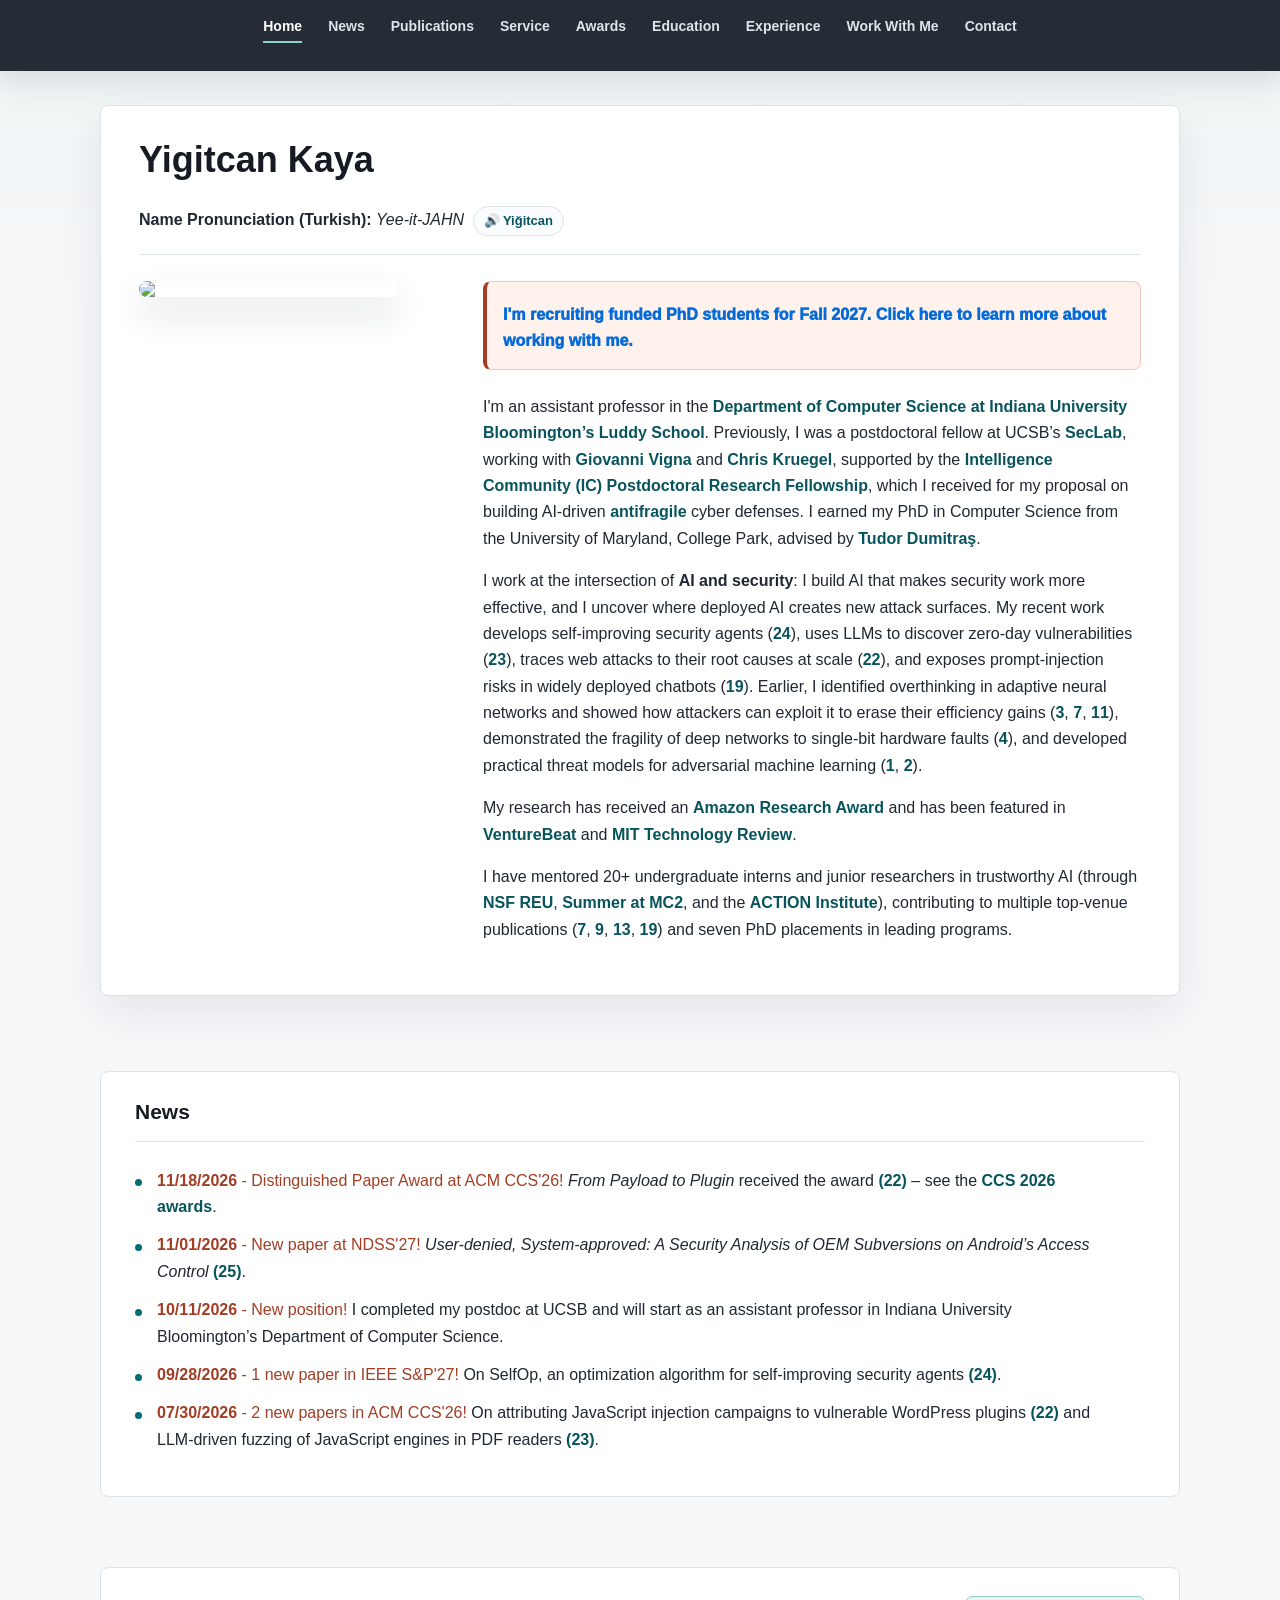
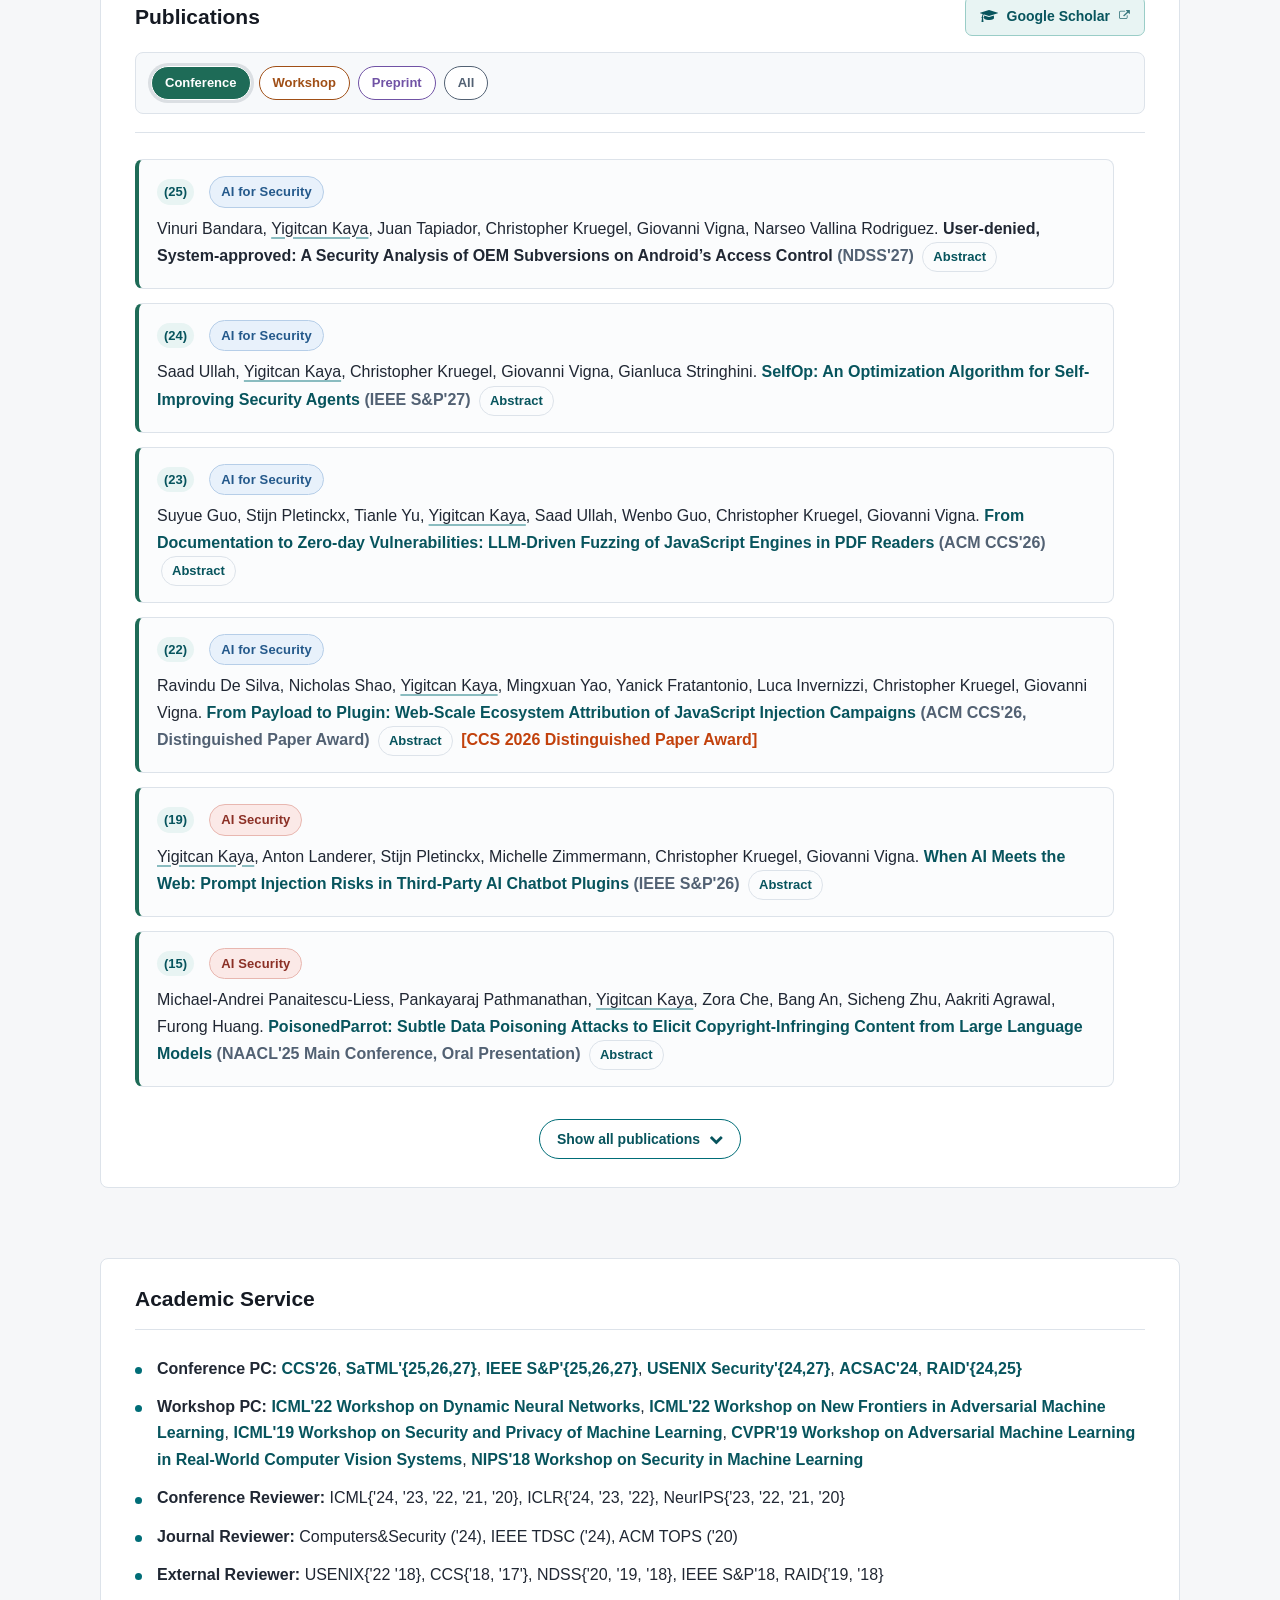
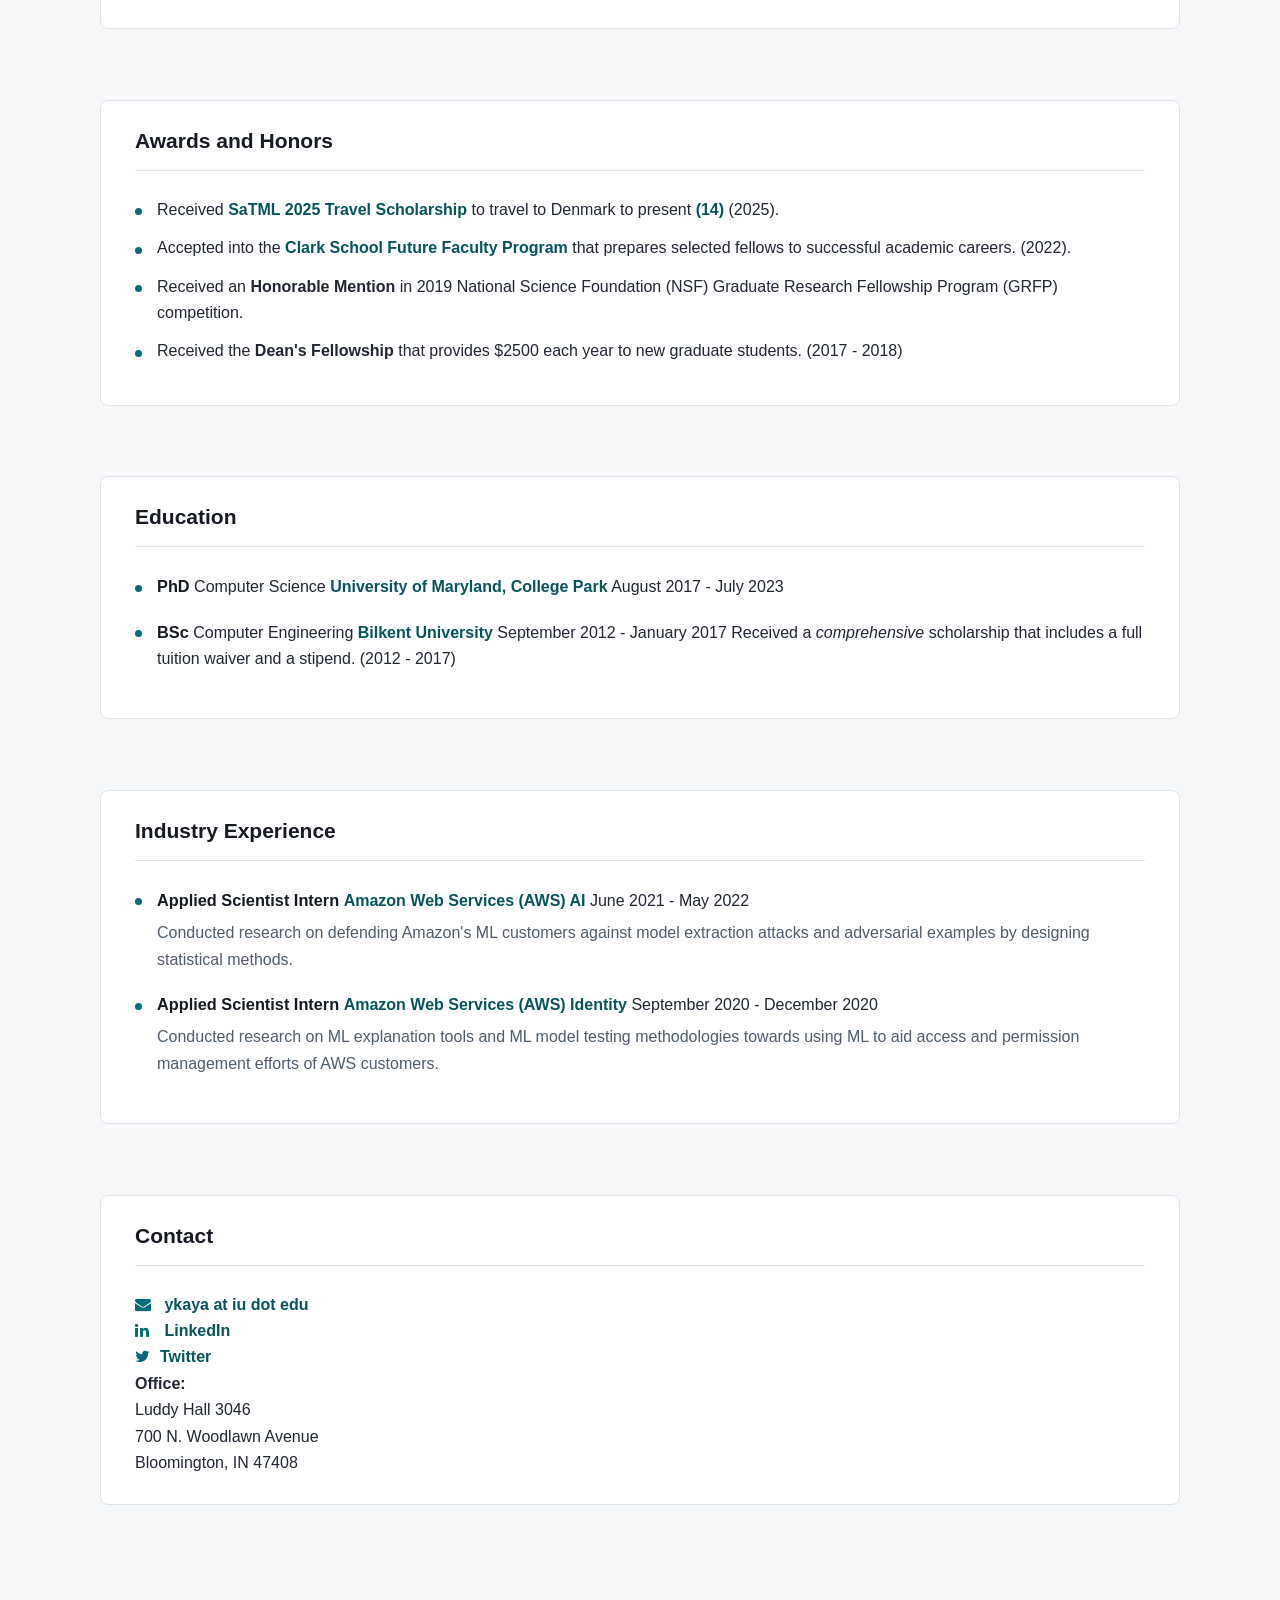
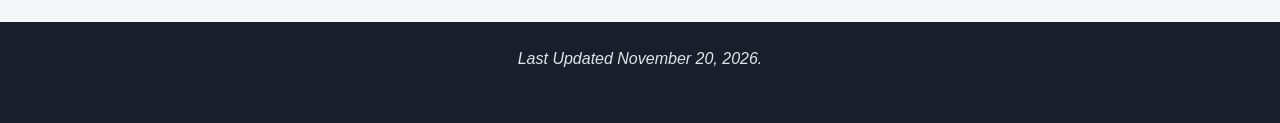
==== commit 2fff2587: "updates  / new papers" ====
--- a/index.html
+++ b/index.html
@@ -176,9 +176,11 @@
     <h4>News</h4>
     <hr>
     <ul class="news-list" data-news-list tabindex="0" aria-label="Six most recent news items">
+      <li data-news-date="2026-11-18"> <span style="color:red;"><strong>11/18/2026</strong> - Distinguished Paper Award at ACM CCS'26! </span> <em>From Payload to Plugin</em> received the award <strong><a href="#p22">(22)</a></strong> – see the <a href="https://www.sigsac.org/ccs/CCS2026/program/awards.html">CCS 2026 awards</a>. </li>
+      <li data-news-date="2026-11-01"> <span style="color:red;"><strong>11/01/2026</strong> - New paper at NDSS'27! </span> <em>User-denied, System-approved: A Security Analysis of OEM Subversions on Android’s Access Control</em> <strong><a href="#p25">(25)</a></strong>. </li>
       <li data-news-date="2026-10-11"> <span style="color:red;"><strong>10/11/2026</strong> - New position! </span> I
         completed my postdoc at UCSB and will start as an assistant professor in Indiana University Bloomington’s
-        Department of Computer Science in Spring 2027. </li>
+        Department of Computer Science. </li>
       <li data-news-date="2026-09-28"> <span style="color:red;"><strong>09/28/2026</strong> - 1 new paper in IEEE
           S&amp;P'27! </span> On SelfOp, an optimization algorithm for self-improving security agents <strong><a
             href="#p24">(24)</a></strong>. </li>
@@ -377,10 +379,10 @@
   <br><br>
 
   <footer class="container-fluid text-center">
-    <p><em>Last Updated October 11, 2026.</em></p>
+    <p><em>Last Updated November 20, 2026.</em></p>
     <br>
   </footer>
 
 </body>
 
-</html>+</html>
